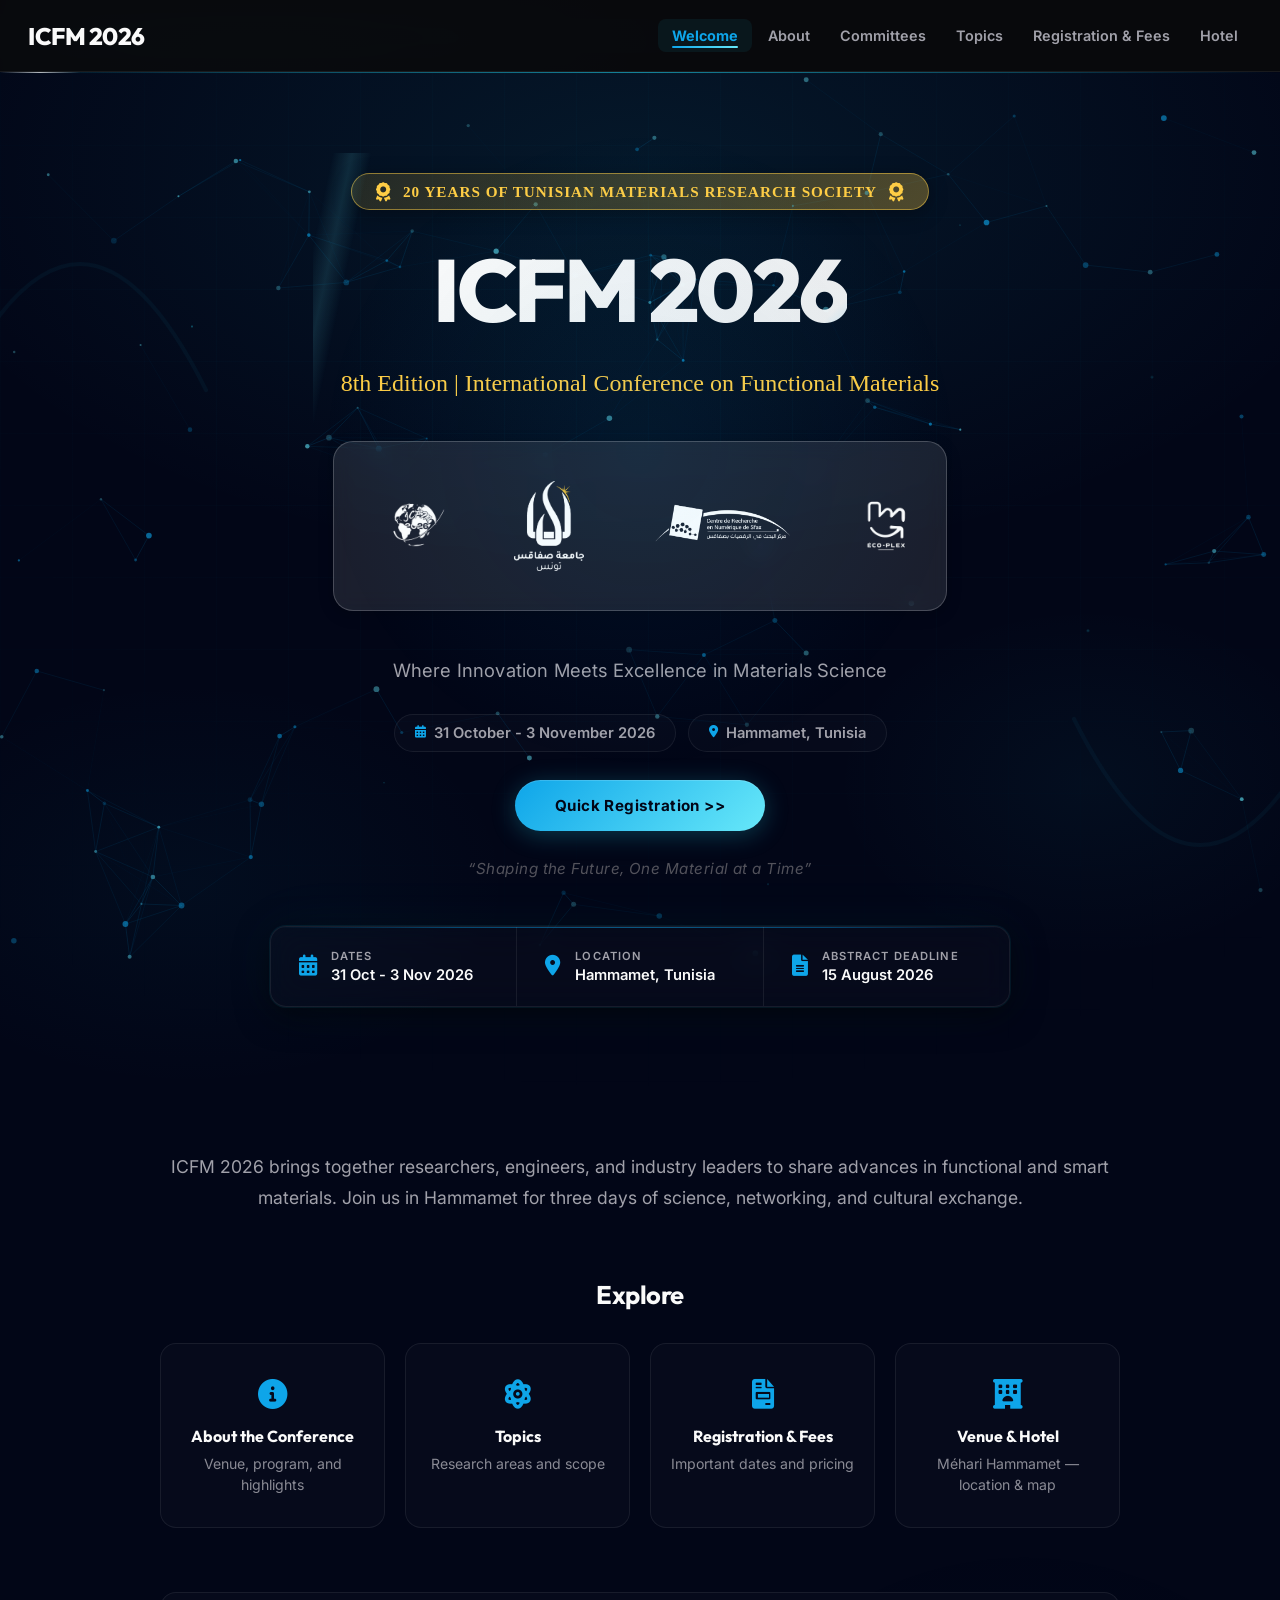
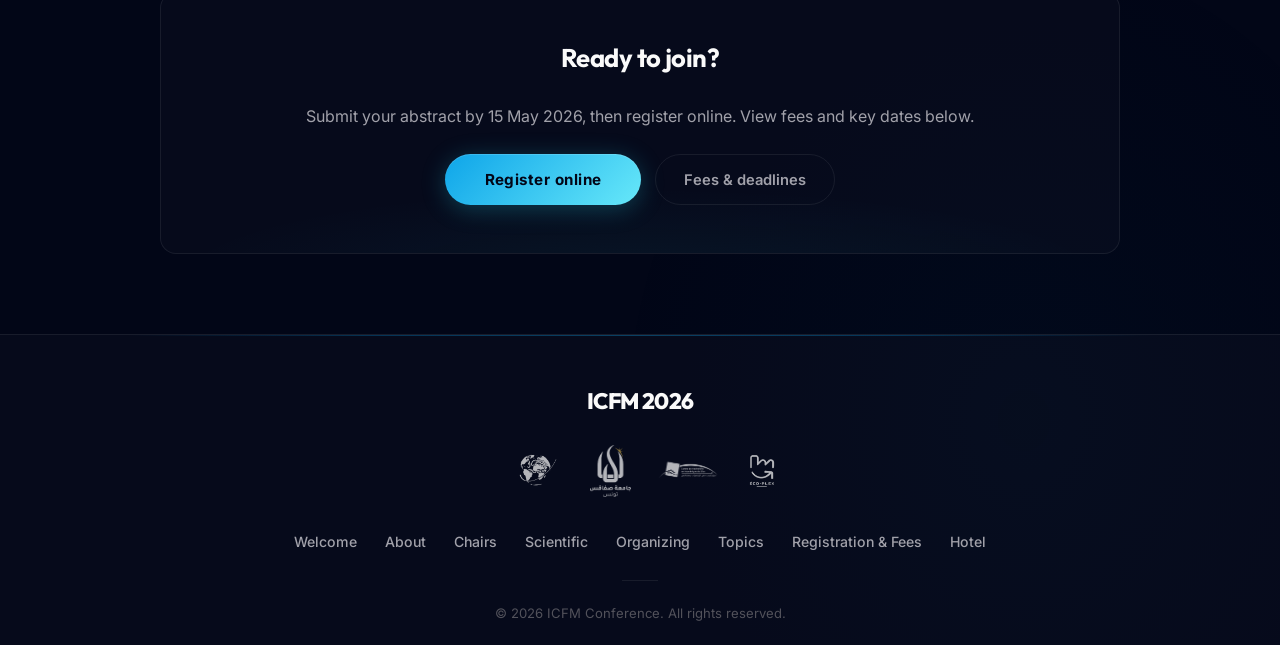
==== index.html @ 2cfc88eb "first commit" ====
<!DOCTYPE html>
<html lang="en">

<head>
  <meta charset="UTF-8">
  <meta name="viewport" content="width=device-width, initial-scale=1.0">
  <meta name="description"
    content="ICFM 2026 — International Conference on Functional Materials. 31 October - 3 November 2026, Hammamet, Tunisia.">
  <title>ICFM 2026 — International Conference</title>
  <link rel="stylesheet" href="assets/css/style.css">
</head>

<body>
  <div id="preloader">
    <div class="loader-ring"></div>
  </div>
  <a href="#main-content" class="skip-link">Skip to main content</a>
  <nav class="navbar" aria-label="Main navigation">
    <div class="container">
      <a href="index.html" class="logo">ICFM 2026</a>
      <ul class="nav-links">
        <li><a href="index.html">Welcome</a></li>
        <li><a href="about.html">About</a></li>
        <li class="dropdown">
          <a href="#">Committees</a>
          <ul class="dropdown-menu">
            <li><a href="committees/chairs.html">Conference Chairs</a></li>
            <li><a href="committees/scientific.html">Scientific Committee</a></li>
            <li><a href="committees/organizing.html">Organizing Committee</a></li>
          </ul>
        </li>
        <li><a href="topics.html">Topics</a></li>
        <li><a href="submissions.html">Registration &amp; Fees</a></li>
        <li><a href="hotel.html">Hotel</a></li>
      </ul>
    </div>
  </nav>
  <div class="luxury-navbar-underline"></div>
  <header class="luxury-hero">
    <div class="luxury-hero-bg">
      <!-- Animated gold SVG flourishes -->
      <svg class="gold-flourish left" viewBox="0 0 200 200" fill="none">
        <path d="M10,190 Q100,10 190,190" stroke="currentColor" stroke-width="6" stroke-linecap="round"
          stroke-opacity="0.7" />
      </svg>
      <svg class="gold-flourish right" viewBox="0 0 200 200" fill="none">
        <path d="M190,10 Q100,190 10,10" stroke="currentColor" stroke-width="6" stroke-linecap="round"
          stroke-opacity="0.7" />
      </svg>
      <div class="gold-particles"></div>
      <canvas id="hero-canvas"
        style="position: absolute; inset: 0; width: 100%; height: 100%; z-index: 1; pointer-events: none; opacity: 0.8;"></canvas>
    </div>
    <div class="luxury-hero-content">
      <div class="hero-crest-glass">
        <div class="anniversary-badge" style="display: inline-flex; align-items: center; justify-content: center; background: linear-gradient(135deg, rgba(212, 175, 55, 0.15), rgba(254, 205, 69, 0.3)); border: 1px solid rgba(254, 205, 69, 0.5); color: var(--gold-light, #fecd45); padding: 8px 24px; border-radius: 30px; font-weight: 600; font-family: var(--font-heading, serif); letter-spacing: 1px; margin-bottom: 1.5rem; box-shadow: 0 4px 20px rgba(0, 0, 0, 0.3); text-transform: uppercase; font-size: 0.95rem;">
          <i class="fas fa-award" style="margin-right: 12px; font-size: 1.2rem;"></i> 20 Years of Tunisian Materials Research Society <i class="fas fa-award" style="margin-left: 12px; font-size: 1.2rem;"></i>
        </div>

        <h1 class="conference-title">ICFM 2026</h1>
        <h2
          style="color: var(--gold-light, #fecd45); font-size: 1.5rem; font-weight: 500; font-family: var(--font-heading, serif); margin-top: 1rem; margin-bottom: 2rem;">
          8th Edition | International Conference on Functional Materials</h2>

        <div class="welcome-logos-top"
          style="display: flex; justify-content: center; gap: 3rem; align-items: center; margin-bottom: 2rem; flex-wrap: wrap; background: rgba(255, 255, 255, 0.1); padding: 1.5rem 2rem; border-radius: 20px; backdrop-filter: blur(10px); box-shadow: 0 4px 15px rgba(0,0,0,0.2); border: 1px solid rgba(255,255,255,0.2);">
          <img src="assets/images/logo11.png" alt="Logo 11" style="max-height: 100px; width: auto;" loading="lazy">
          <img src="assets/images/logo12.png" alt="Logo 12" style="max-height: 90px; width: auto;" loading="lazy">
          <img src="assets/images/logo13.png" alt="Logo 13" style="max-height: 120px; width: auto;" loading="lazy">
          <img src="assets/images/logo14.png" alt="Logo 14" style="max-height: 80px; width: auto;" loading="lazy">
        </div>

        <div class="crest-shimmer"></div>
        <p class="conference-tagline">Where Innovation Meets Excellence in Materials Science</p>
      </div>
      <div class="hero-details">
        <span class="conference-date-location"><i class="fas fa-calendar-alt"></i> 31 October - 3 November 2026</span>
        <span class="conference-date-location"><i class="fas fa-map-marker-alt"></i> Hammamet, Tunisia</span>
      </div>
      <a href="https://docs.google.com/forms/d/e/1FAIpQLSe9bexcGqD0YBOrj8LHlDnnBXU2G6aarbq-mFlfhNSfdHL_fg/viewform?usp=dialog"
        class="registration-btn luxury-btn" target="_blank">Quick Registration &gt;&gt;</a>
      <div class="hero-quote luxury-quote">“Shaping the Future, One Material at a Time”</div>
    </div>
    <div class="luxury-highlights-bar">
      <div class="highlight-item"><i class="fas fa-calendar-alt"></i>
        <div>
          <div class="highlight-label">Dates</div>
          <div class="highlight-value">31 Oct - 3 Nov 2026</div>
        </div>
      </div>
      <div class="highlight-item"><i class="fas fa-map-marker-alt"></i>
        <div>
          <div class="highlight-label">Location</div>
          <div class="highlight-value">Hammamet, Tunisia</div>
        </div>
      </div>
      <div class="highlight-item"><i class="fas fa-file-alt"></i>
        <div>
          <div class="highlight-label">Abstract Deadline</div>
          <div class="highlight-value">15 August 2026</div>
        </div>
      </div>
    </div>
  </header>

  <main id="main-content" class="main-content home-main">
    <section class="page-intro block">
      <div class="wrap">
        <p class="lead">ICFM 2026 brings together researchers, engineers, and industry leaders to share advances in
          functional and smart materials. Join us in Hammamet for three days of science, networking, and cultural
          exchange.</p>
      </div>
    </section>
    <section class="key-links block">
      <div class="wrap">
        <h2 class="section-head">Explore</h2>
        <div class="key-links-grid">
          <a href="about.html" class="key-link-card">
            <span class="key-link-icon" aria-hidden="true"><i class="fas fa-info-circle"></i></span>
            <span class="key-link-title">About the Conference</span>
            <span class="key-link-desc">Venue, program, and highlights</span>
          </a>
          <a href="topics.html" class="key-link-card">
            <span class="key-link-icon" aria-hidden="true"><i class="fas fa-atom"></i></span>
            <span class="key-link-title">Topics</span>
            <span class="key-link-desc">Research areas and scope</span>
          </a>
          <a href="submissions.html" class="key-link-card">
            <span class="key-link-icon" aria-hidden="true"><i class="fas fa-file-invoice"></i></span>
            <span class="key-link-title">Registration &amp; Fees</span>
            <span class="key-link-desc">Important dates and pricing</span>
          </a>
          <a href="hotel.html" class="key-link-card">
            <span class="key-link-icon" aria-hidden="true"><i class="fas fa-hotel"></i></span>
            <span class="key-link-title">Venue &amp; Hotel</span>
            <span class="key-link-desc">Méhari Hammamet — location &amp; map</span>
          </a>
        </div>
      </div>
    </section>
    <section class="cta-block block">
      <div class="wrap cta-wrap">
        <h2 class="section-head">Ready to join?</h2>
        <p class="cta-text">Submit your abstract by 15 May 2026, then register online. View fees and key dates below.
        </p>
        <div class="cta-buttons">
          <a href="https://docs.google.com/forms/d/e/1FAIpQLSe9bexcGqD0YBOrj8LHlDnnBXU2G6aarbq-mFlfhNSfdHL_fg/viewform?usp=dialog"
            class="registration-btn luxury-btn" target="_blank" rel="noopener noreferrer">Register online</a>
          <a href="submissions.html" class="btn-secondary">Fees &amp; deadlines</a>
        </div>
      </div>
    </section>
  </main>

  <footer class="site-footer">
    <div class="footer-content">
      <a href="index.html" class="footer-logo">ICFM 2026</a>
      <div class="footer-logos">
        <img src="assets/images/logo11.png" alt="" class="footer-logo-img" width="80" height="80" loading="lazy">
        <img src="assets/images/logo12.png" alt="" class="footer-logo-img" width="70" height="70" loading="lazy">
        <img src="assets/images/logo13.png" alt="" class="footer-logo-img" width="100" height="100" loading="lazy">
        <img src="assets/images/logo14.png" alt="" class="footer-logo-img" width="60" height="60" loading="lazy">
      </div>
      <div class="footer-links">
        <a href="index.html">Welcome</a>
        <a href="about.html">About</a>
        <a href="committees/chairs.html">Chairs</a>
        <a href="committees/scientific.html">Scientific</a>
        <a href="committees/organizing.html">Organizing</a>
        <a href="topics.html">Topics</a>
        <a href="submissions.html">Registration &amp; Fees</a>
        <a href="hotel.html">Hotel</a>
      </div>
      <div class="footer-divider"></div>
      <div class="footer-copy">&copy; 2026 ICFM Conference. All rights reserved.</div>
    </div>
  </footer>
  <script src="assets/js/main.js"></script>
</body>

</html>
---- assets/css/style.css ----
@import url('https://fonts.googleapis.com/css2?family=Outfit:wght@400;600;700;800&family=Inter:wght@400;500;600;700&display=swap');
@import url('https://cdnjs.cloudflare.com/ajax/libs/font-awesome/6.0.0/css/all.min.css');

/* ============================================================
   ICFM 2026 — ORIGINAL COLORS · ELEVATED ELEGANCE
   Same dark navy + cyan palette, dramatically improved:
   · Breathing ambient light animations
   · Rich hover micro-interactions
   · Refined spacing & depth
   · Subtle luminosity effects
   ============================================================ */

:root {
  --bg: #020617;
  --surface: rgba(255, 255, 255, 0.02);
  --surface-2: rgba(255, 255, 255, 0.04);
  --surface-3: rgba(255, 255, 255, 0.06);
  --accent: #0ea5e9;
  --accent-dim: #0284c7;
  --accent-glow: rgba(34, 211, 238, 0.15);
  --accent-glow-strong: rgba(34, 211, 238, 0.30);
  --text: #fafafa;
  --text-muted: #a1a1aa;
  --text-dim: #52525b;
  --border: rgba(255, 255, 255, 0.07);
  --border-lit: rgba(34, 211, 238, 0.25);
  --radius: 16px;
  --radius-sm: 10px;
  --mouse-x: 50vw;
  --mouse-y: 50vh;
  /* legacy names — untouched */
  --navy: #0a0a0b;
  --royal: #141416;
  --gold: #22d3ee;
  --light-gold: #67e8f9;
  --offwhite: #fafafa;
  --shadow: 0 4px 24px rgba(0, 0, 0, 0.5);
  --shadow-glow: 0 0 0 1px rgba(34, 211, 238, 0.08),
    0 8px 32px rgba(0, 0, 0, 0.6),
    0 0 60px rgba(34, 211, 238, 0.06);
}

/* ── Smooth Motion Defaults ─────────────────────────────── */
html {
  scroll-behavior: smooth;
}

@media (prefers-reduced-motion: reduce) {
  html {
    scroll-behavior: auto;
  }

  *,
  *::before,
  *::after {
    animation-duration: 0.01ms !important;
    animation-iteration-count: 1 !important;
    transition-duration: 0.01ms !important;
  }
}

/* ── Base ────────────────────────────────────────────────── */
*,
*::before,
*::after {
  box-sizing: border-box;
}

body {
  margin: 0;
  font-family: 'Inter', system-ui, sans-serif;
  background: var(--bg);
  color: var(--text);
  min-height: 100vh;
  overflow-x: hidden;
  opacity: 0;
  animation: pageReveal 0.8s cubic-bezier(0.22, 1, 0.36, 1) forwards;
}

/* Subtle animated background atmosphere */
body::before {
  content: '';
  position: fixed;
  inset: 0;
  z-index: 0;
  pointer-events: none;
  background:
    radial-gradient(ellipse 80% 50% at 20% 10%, rgba(34, 211, 238, 0.04) 0%, transparent 60%),
    radial-gradient(ellipse 60% 40% at 80% 90%, rgba(8, 145, 178, 0.03) 0%, transparent 55%);
  animation: atmosphereShift 18s ease-in-out infinite alternate;
}

body::after {
  content: '';
  position: fixed;
  inset: 0;
  z-index: 9999;
  pointer-events: none;
  background: radial-gradient(800px circle at var(--mouse-x, 50vw) var(--mouse-y, 50vh), rgba(14, 165, 233, 0.08), transparent 40%);
}

:focus-visible {
  outline: 2px solid var(--accent);
  outline-offset: 3px;
  border-radius: 4px;
}

button:focus:not(:focus-visible),
a:focus:not(:focus-visible) {
  outline: none;
}

/* ── Cinematic Preloader ─────────────────────────────────── */
#preloader {
  position: fixed;
  inset: 0;
  background: var(--bg);
  z-index: 999999;
  display: flex;
  align-items: center;
  justify-content: center;
  transition: opacity 0.8s cubic-bezier(0.22, 1, 0.36, 1), transform 0.8s cubic-bezier(0.22, 1, 0.36, 1);
}

#preloader.loaded {
  opacity: 0;
  pointer-events: none;
  transform: scale(1.05);
  /* Slight scale up for breathing exit */
}

/* A sleek, minimalist loading ring */
.loader-ring {
  width: 48px;
  height: 48px;
  border-radius: 50%;
  border: 2px solid rgba(255, 255, 255, 0.05);
  border-top-color: var(--accent);
  animation: spinner 1s cubic-bezier(0.68, -0.55, 0.265, 1.55) infinite;
}

@keyframes spinner {
  0% {
    transform: rotate(0deg);
  }

  100% {
    transform: rotate(360deg);
  }
}

/* ── Scrollbar ───────────────────────────────────────────── */
::-webkit-scrollbar {
  width: 8px;
  background: var(--bg);
}

::-webkit-scrollbar-track {
  background: var(--surface);
}

::-webkit-scrollbar-thumb {
  background: linear-gradient(180deg, var(--accent-dim), var(--surface-3));
  border-radius: 4px;
  border: 2px solid var(--surface);
}

::-webkit-scrollbar-thumb:hover {
  background: var(--accent-dim);
}

/* ── Skip Link ───────────────────────────────────────────── */
.skip-link {
  position: absolute;
  top: -100px;
  left: 50%;
  transform: translateX(-50%);
  z-index: 10000;
  padding: 12px 24px;
  background: var(--accent);
  color: var(--navy);
  font-weight: 700;
  text-decoration: none;
  border-radius: 8px;
  transition: top 0.2s ease;
}

.skip-link:focus {
  top: 16px;
  outline: 2px solid var(--text);
  outline-offset: 3px;
}

/* ── Keyframes ───────────────────────────────────────────── */
@keyframes pageReveal {
  from {
    opacity: 0;
    transform: translateY(8px);
  }

  to {
    opacity: 1;
    transform: translateY(0);
  }
}

@keyframes atmosphereShift {
  0% {
    opacity: 0.6;
    transform: scale(1);
  }

  100% {
    opacity: 1;
    transform: scale(1.05);
  }
}

@keyframes fadeInUp {
  from {
    opacity: 0;
    transform: translateY(28px);
  }

  to {
    opacity: 1;
    transform: translateY(0);
  }
}

@keyframes shimmerSweep {
  0% {
    transform: translateX(-150%) skewX(-12deg);
  }

  100% {
    transform: translateX(350%) skewX(-12deg);
  }
}

@keyframes titleShimmer {

  0%,
  40% {
    background-position: 0% 50%;
  }

  60%,
  100% {
    background-position: 100% 50%;
  }
}

@keyframes glowPulse {

  0%,
  100% {
    box-shadow: 0 0 20px rgba(34, 211, 238, 0.08);
  }

  50% {
    box-shadow: 0 0 48px rgba(34, 211, 238, 0.20);
  }
}

@keyframes lineGrow {
  from {
    width: 0;
    opacity: 0;
  }

  to {
    width: 80px;
    opacity: 0.5;
  }
}

@keyframes floatY {

  0%,
  100% {
    transform: translateY(0px);
  }

  50% {
    transform: translateY(-8px);
  }
}

@keyframes arrowBounce {
  0% {
    transform: translateY(0) rotate(-45deg);
  }

  100% {
    transform: translateY(8px) rotate(-45deg);
  }
}

@keyframes scanLine {
  0% {
    left: -10%;
    opacity: 0;
  }

  10% {
    opacity: 1;
  }

  90% {
    opacity: 1;
  }

  100% {
    left: 110%;
    opacity: 0;
  }
}

@keyframes dropdownOpen {
  from {
    opacity: 0;
    transform: scale(0.96) translateY(-4px);
  }

  to {
    opacity: 1;
    transform: scale(1) translateY(0);
  }
}

/* ── Navbar ──────────────────────────────────────────────── */
.navbar {
  background: rgba(10, 10, 11, 0.80);
  backdrop-filter: blur(20px) saturate(160%);
  border-bottom: 1px solid var(--border);
  position: sticky;
  top: 0;
  z-index: 1000;
  height: 72px;
  display: flex;
  align-items: center;
  transition: background 0.3s, box-shadow 0.3s;
}

.navbar .container {
  display: flex;
  align-items: center;
  justify-content: space-between;
  padding: 0 28px;
  height: 72px;
  max-width: 1280px;
  margin: 0 auto;
  width: 100%;
}

.logo {
  font-family: 'Outfit', sans-serif;
  font-size: 1.5rem;
  font-weight: 800;
  color: var(--text);
  letter-spacing: -0.02em;
  text-decoration: none;
  margin-right: 48px;
  white-space: nowrap;
  position: relative;
  transition: color 0.25s;
}

.logo::after {
  content: '';
  position: absolute;
  left: 0;
  bottom: -4px;
  width: 0;
  height: 2px;
  background: linear-gradient(90deg, var(--accent), var(--light-gold));
  border-radius: 1px;
  transition: width 0.35s cubic-bezier(0.22, 1, 0.36, 1);
}

.logo:hover {
  color: var(--accent);
}

.logo:hover::after {
  width: 100%;
}

.nav-links {
  list-style: none;
  display: flex;
  gap: 2px;
  margin: 0;
  padding: 0;
  align-items: center;
}

.nav-links li {
  position: relative;
}

.nav-links a {
  color: var(--text-muted);
  text-decoration: none;
  font-family: 'Inter', sans-serif;
  font-weight: 600;
  font-size: 0.9rem;
  padding: 8px 14px;
  border-radius: 8px;
  transition: color 0.2s, background 0.2s;
  display: inline-block;
  position: relative;
}

.nav-links a::after {
  content: '';
  position: absolute;
  left: 14px;
  bottom: 4px;
  width: 0;
  height: 2px;
  background: linear-gradient(90deg, var(--accent), var(--light-gold));
  border-radius: 1px;
  transition: width 0.28s cubic-bezier(0.22, 1, 0.36, 1);
}

.nav-links a:hover {
  color: var(--text);
  background: rgba(34, 211, 238, 0.06);
}

.nav-links a:hover::after,
.nav-links a.active::after {
  width: calc(100% - 28px);
}

.nav-links a.active {
  color: var(--accent);
  background: rgba(34, 211, 238, 0.08);
  font-weight: 700;
}

/* Dropdown */
.dropdown-menu {
  display: none;
  position: absolute;
  background: rgba(15, 23, 42, 0.98);
  backdrop-filter: blur(24px);
  border: 1px solid var(--border);
  border-radius: var(--radius-sm);
  min-width: 210px;
  top: 100%;
  left: 0;
  margin-top: 6px;
  z-index: 100;
  padding: 6px;
  box-shadow: 0 20px 60px rgba(0, 0, 0, 0.7),
    0 0 0 1px rgba(14, 165, 233, 0.04);
  transform-origin: top left;
  animation: dropdownOpen 0.18s cubic-bezier(0.22, 1, 0.36, 1) forwards;
}

.dropdown-menu::after {
  content: '';
  position: absolute;
  bottom: 100%;
  left: 0;
  right: 0;
  height: 10px;
}

.dropdown:hover .dropdown-menu {
  display: block;
}

.dropdown-menu li a {
  color: var(--text-muted);
  font-size: 0.88rem;
  padding: 10px 14px;
  display: flex;
  align-items: center;
  gap: 8px;
  border-radius: 6px;
  transition: all 0.15s;
  position: relative;
  overflow: hidden;
}

.dropdown-menu li a::before {
  content: '';
  position: absolute;
  left: 0;
  top: 50%;
  bottom: 50%;
  width: 2px;
  background: var(--accent);
  border-radius: 1px;
  transition: top 0.2s, bottom 0.2s;
}

.dropdown-menu li a:hover {
  color: var(--accent);
  background: rgba(34, 211, 238, 0.06);
}

.dropdown-menu li a:hover::before {
  top: 10%;
  bottom: 10%;
}

/* Luxury navbar underline */
.luxury-navbar-underline {
  height: 1px;
  background: linear-gradient(90deg,
      transparent 0%, rgba(34, 211, 238, 0.3) 20%,
      rgba(34, 211, 238, 0.6) 50%, rgba(34, 211, 238, 0.3) 80%,
      transparent 100%);
  position: relative;
  overflow: hidden;
}

.luxury-navbar-underline::after {
  content: '';
  position: absolute;
  top: 0;
  height: 100%;
  width: 80px;
  background: linear-gradient(90deg, transparent, rgba(255, 255, 255, 0.7), transparent);
  animation: scanLine 5s ease-in-out infinite;
  animation-delay: 3s;
}

/* ── Hamburger ───────────────────────────────────────────── */
.hamburger {
  display: none;
  flex-direction: column;
  justify-content: center;
  align-items: center;
  width: 40px;
  height: 40px;
  cursor: pointer;
  margin-left: 16px;
  padding: 0;
  border: none;
  background: transparent;
  gap: 0;
  position: relative;
  border-radius: 8px;
  transition: background 0.2s;
}

.hamburger:hover {
  background: rgba(34, 211, 238, 0.08);
}

.hamburger span {
  display: block;
  height: 1.5px;
  width: 20px;
  background: var(--text);
  border-radius: 2px;
  position: absolute;
  transition: transform 0.3s cubic-bezier(0.22, 1, 0.36, 1), opacity 0.2s, width 0.3s;
}

.hamburger span:nth-child(1) {
  transform: translateY(-6px);
}

.hamburger span:nth-child(2) {
  width: 14px;
}

.hamburger span:nth-child(3) {
  transform: translateY(6px);
}

.hamburger.open span:nth-child(1) {
  transform: translateY(0) rotate(45deg);
  width: 20px;
}

.hamburger.open span:nth-child(2) {
  opacity: 0;
  transform: scaleX(0);
}

.hamburger.open span:nth-child(3) {
  transform: translateY(0) rotate(-45deg);
}

/* ── Hero ────────────────────────────────────────────────── */
.luxury-hero {
  position: relative;
  min-height: 80vh;
  display: flex;
  flex-direction: column;
  align-items: center;
  justify-content: center;
  background: var(--bg);
  overflow: hidden;
  padding: 100px 24px 80px;
  z-index: 1;
}

.luxury-hero-bg {
  position: absolute;
  inset: 0;
  z-index: 0;
  pointer-events: none;
}

/* Multi-layer atmospheric glow */
.luxury-hero-bg::before {
  content: '';
  position: absolute;
  inset: 0;
  background:
    radial-gradient(ellipse 90% 60% at 50% 10%,
      rgba(34, 211, 238, 0.09) 0%, transparent 65%),
    radial-gradient(ellipse 50% 40% at 15% 80%,
      rgba(8, 145, 178, 0.05) 0%, transparent 50%),
    radial-gradient(ellipse 40% 35% at 85% 70%,
      rgba(34, 211, 238, 0.04) 0%, transparent 50%);
  animation: atmosphereShift 14s ease-in-out infinite alternate;
}

/* Geometric grid */
.luxury-hero-bg::after {
  content: '';
  position: absolute;
  inset: 0;
  background-image:
    linear-gradient(rgba(34, 211, 238, 0.025) 1px, transparent 1px),
    linear-gradient(90deg, rgba(34, 211, 238, 0.025) 1px, transparent 1px);
  background-size: 72px 72px;
  mask-image: radial-gradient(ellipse 85% 75% at 50% 30%, black 20%, transparent 100%);
}

/* SVG flourishes — visible and animated */
.gold-flourish {
  display: block !important;
  position: absolute;
  width: 280px;
  height: 280px;
  color: rgba(34, 211, 238, 0.06);
  animation: floatY 8s ease-in-out infinite;
}

.gold-flourish.left {
  left: -60px;
  top: 5%;
  animation-delay: 0s;
}

.gold-flourish.right {
  right: -60px;
  bottom: 10%;
  animation-delay: 3s;
}

.gold-flourish path {
  stroke-width: 3;
}

/* Particle constellation */
.gold-particles {
  display: block !important;
  position: absolute;
  inset: 0;
  pointer-events: none;
  background-image:
    radial-gradient(circle 1.5px at 15% 25%, rgba(34, 211, 238, 0.45) 0%, transparent 100%),
    radial-gradient(circle 1px at 75% 15%, rgba(34, 211, 238, 0.35) 0%, transparent 100%),
    radial-gradient(circle 2px at 85% 55%, rgba(34, 211, 238, 0.25)0%, transparent 100%),
    radial-gradient(circle 1px at 30% 70%, rgba(34, 211, 238, 0.30) 0%, transparent 100%),
    radial-gradient(circle 1.5px at 60% 80%, rgba(34, 211, 238, 0.20) 0%, transparent 100%),
    radial-gradient(circle 1px at 45% 40%, rgba(103, 232, 249, 0.35) 0%, transparent 100%),
    radial-gradient(circle 2px at 90% 30%, rgba(34, 211, 238, 0.20) 0%, transparent 100%);
  animation: atmosphereShift 20s ease-in-out infinite alternate;
}

.luxury-hero-content {
  position: relative;
  z-index: 2;
  text-align: center;
  max-width: 820px;
  display: flex;
  flex-direction: column;
  align-items: center;
  gap: 28px;
}

.hero-crest-glass {
  display: flex;
  flex-direction: column;
  align-items: center;
  gap: 12px;
}

/* Shimmer sweep on hero titles */
.crest-shimmer {
  display: block !important;
  position: absolute;
  inset: -20px;
  pointer-events: none;
  z-index: 10;
  overflow: hidden;
}

.crest-shimmer::after {
  content: '';
  position: absolute;
  top: 0;
  left: 0;
  width: 40px;
  height: 100%;
  background: linear-gradient(90deg, transparent, rgba(103, 232, 249, 0.12), transparent);
  transform: translateX(-150%) skewX(-12deg);
  animation: shimmerSweep 5s ease-in-out infinite;
  animation-delay: 2s;
}

/* ── Hero Typography ─────────────────────────────────────── */
.conference-title,
.about-hero-title,
.committee-hero-title,
.topics-hero-title,
.submissions-hero-title,
.hotel-hero-title {
  font-family: 'Outfit', sans-serif;
  font-size: clamp(2.8rem, 10vw, 5.5rem);
  font-weight: 800;
  letter-spacing: -0.04em;
  line-height: 1.0;
  margin: 0 0 8px;
  background: linear-gradient(135deg,
      var(--text) 0%, rgba(250, 250, 250, 0.95) 35%,
      var(--accent) 50%, rgba(139, 92, 246, 0.8) 75%, var(--text) 100%);
  background-size: 300% 100%;
  -webkit-background-clip: text;
  -webkit-text-fill-color: transparent;
  background-clip: text;
  animation: titleShimmer 8s ease-in-out infinite;
}

.conference-tagline,
.about-hero-intro,
.committee-hero-intro,
.topics-hero-intro,
.submissions-hero-intro,
.hotel-hero-intro {
  font-family: 'Inter', sans-serif;
  color: var(--text-muted);
  font-size: 1.15rem;
  font-weight: 400;
  margin: 0;
  letter-spacing: 0.01em;
  max-width: 500px;
  line-height: 1.65;
  animation: fadeInUp 1s ease both;
  animation-delay: 0.3s;
}

.hero-details {
  display: flex;
  gap: 12px;
  justify-content: center;
  align-items: center;
  flex-wrap: wrap;
  animation: fadeInUp 1s ease both;
  animation-delay: 0.45s;
}

.hero-details .conference-date-location {
  display: inline-flex;
  align-items: center;
  gap: 8px;
  font-family: 'Inter', sans-serif;
  font-size: 0.92rem;
  font-weight: 600;
  color: var(--text-muted);
  background: var(--surface);
  border: 1px solid var(--border);
  border-radius: 50px;
  padding: 9px 20px;
  transition: all 0.3s ease;
  position: relative;
  overflow: hidden;
}

.hero-details .conference-date-location::before {
  content: '';
  position: absolute;
  inset: 0;
  background: linear-gradient(90deg, transparent, rgba(34, 211, 238, 0.06), transparent);
  opacity: 0;
  transition: opacity 0.3s;
}

.hero-details .conference-date-location:hover {
  border-color: var(--border-lit);
  color: var(--accent);
}

.hero-details .conference-date-location:hover::before {
  opacity: 1;
}

.hero-details .conference-date-location i {
  color: var(--accent);
  font-size: 0.85em;
}

/* ── Registration Button ─────────────────────────────────── */
.registration-btn,
.luxury-btn.registration-btn {
  display: inline-flex;
  align-items: center;
  gap: 10px;
  background: linear-gradient(135deg, var(--accent) 0%, var(--light-gold) 100%);
  color: var(--bg);
  font-family: 'Inter', sans-serif;
  font-weight: 700;
  padding: 16px 40px;
  border-radius: 50px;
  text-decoration: none;
  font-size: 0.95rem;
  border: none;
  cursor: pointer;
  letter-spacing: 0.03em;
  position: relative;
  overflow: hidden;
  box-shadow: 0 4px 24px rgba(34, 211, 238, 0.25),
    0 1px 0 rgba(255, 255, 255, 0.15) inset;
  transition: transform 0.3s cubic-bezier(0.22, 1, 0.36, 1), box-shadow 0.3s ease;
  animation: fadeInUp 1s ease both;
  animation-delay: 0.55s;
}

.registration-btn::before,
.luxury-btn.registration-btn::before {
  content: '';
  position: absolute;
  top: 0;
  left: -60%;
  width: 40%;
  height: 100%;
  background: linear-gradient(90deg, transparent, rgba(255, 255, 255, 0.28), transparent);
  transform: skewX(-15deg);
  transition: left 0.5s ease;
}

.registration-btn:hover,
.luxury-btn.registration-btn:hover {
  transform: translateY(-3px) scale(1.02);
  box-shadow: 0 12px 40px rgba(34, 211, 238, 0.45),
    0 0 0 1px rgba(34, 211, 238, 0.3),
    0 1px 0 rgba(255, 255, 255, 0.15) inset;
  color: var(--bg);
}

.registration-btn:hover::before,
.luxury-btn.registration-btn:hover::before {
  left: 130%;
}

.luxury-btn.registration-btn::after {
  display: none;
}

.hero-quote,
.luxury-quote,
.luxury-quote.hero-quote {
  font-family: 'Inter', sans-serif;
  color: var(--text-dim);
  font-size: 0.95rem;
  font-style: italic;
  text-align: center;
  margin: 0;
  letter-spacing: 0.03em;
  animation: fadeInUp 1s ease both;
  animation-delay: 0.65s;
}

/* ── Highlights Bar ──────────────────────────────────────── */
.luxury-highlights-bar {
  position: relative;
  z-index: 2;
  margin-top: 48px;
  display: flex;
  justify-content: center;
  align-items: stretch;
  gap: 0;
  background: var(--surface);
  border: 1px solid var(--border);
  border-radius: var(--radius);
  max-width: 740px;
  width: 100%;
  overflow: hidden;
  backdrop-filter: blur(16px);
  -webkit-backdrop-filter: blur(16px);
  animation: fadeInUp 1s ease both;
  animation-delay: 0.75s;
  box-shadow: var(--shadow-glow);
}

.luxury-highlights-bar::before {
  content: '';
  position: absolute;
  top: 0;
  left: 0;
  right: 0;
  height: 1px;
  background: linear-gradient(90deg,
      transparent, var(--accent-dim), var(--accent), var(--accent-dim), transparent);
  opacity: 0.5;
}

.luxury-highlights-bar .highlight-item {
  display: flex;
  align-items: center;
  gap: 14px;
  padding: 22px 28px;
  flex: 1;
  min-width: 0;
  border-right: 1px solid var(--border);
  transition: background 0.3s;
  position: relative;
  overflow: hidden;
}

.luxury-highlights-bar .highlight-item::after {
  content: '';
  position: absolute;
  inset: 0;
  background: radial-gradient(ellipse 80% 80% at 50% 100%,
      rgba(34, 211, 238, 0.06), transparent 70%);
  opacity: 0;
  transition: opacity 0.3s;
}

.luxury-highlights-bar .highlight-item:last-child {
  border-right: none;
}

.luxury-highlights-bar .highlight-item:hover {
  background: rgba(34, 211, 238, 0.04);
}

.luxury-highlights-bar .highlight-item:hover::after {
  opacity: 1;
}

.luxury-highlights-bar .highlight-item i {
  font-size: 1.3rem;
  color: var(--accent);
  flex-shrink: 0;
  transition: transform 0.3s;
  position: relative;
  z-index: 1;
}

.luxury-highlights-bar .highlight-item:hover i {
  transform: scale(1.15);
}

.luxury-highlights-bar .highlight-label {
  font-family: 'Inter', sans-serif;
  color: var(--text-muted);
  font-size: 0.7rem;
  font-weight: 600;
  text-transform: uppercase;
  letter-spacing: 0.1em;
  margin-bottom: 3px;
  position: relative;
  z-index: 1;
}

.luxury-highlights-bar .highlight-value {
  font-family: 'Inter', sans-serif;
  color: var(--text);
  font-size: 0.92rem;
  font-weight: 600;
  position: relative;
  z-index: 1;
}

/* ── Sub-page Hero sizes ─────────────────────────────────── */
.about-hero.luxury-hero,
.committee-hero.luxury-hero,
.topics-hero.luxury-hero,
.submissions-hero.luxury-hero,
.hotel-hero.luxury-hero {
  min-height: 44vh;
  padding: 72px 24px 48px;
}

/* ── Glass Main Containers ───────────────────────────────── */
.about-main-glass,
.committee-main-glass,
.topics-main-glass,
.submissions-main-glass,
.hotel-main-glass {
  background: linear-gradient(145deg, rgba(255, 255, 255, 0.03) 0%, rgba(255, 255, 255, 0.01) 100%);
  border: 1px solid rgba(255, 255, 255, 0.08);
  border-radius: 24px;
  box-shadow: 0 8px 32px 0 rgba(0, 0, 0, 0.3), inset 0 1px 0 rgba(255, 255, 255, 0.05);
  padding: 52px 48px;
  margin: 0 auto 52px;
  max-width: 1140px;
  position: relative;
  overflow: hidden;
  backdrop-filter: blur(24px);
  -webkit-backdrop-filter: blur(24px);
}

.about-main-glass::before,
.committee-main-glass::before,
.topics-main-glass::before,
.submissions-main-glass::before,
.hotel-main-glass::before {
  content: '';
  position: absolute;
  top: 0;
  left: 10%;
  right: 10%;
  height: 1px;
  background: linear-gradient(90deg, transparent, rgba(34, 211, 238, 0.25), transparent);
}

/* ── Home Page ───────────────────────────────────────────── */
.main-content.home-main {
  position: relative;
  z-index: 2;
  padding: 64px 28px 80px;
}

.main-content .wrap {
  max-width: 960px;
  margin: 0 auto;
}

.main-content .block {
  margin-bottom: 64px;
}

.main-content .block:last-child {
  margin-bottom: 0;
}

.main-content .lead {
  font-size: 1.1rem;
  line-height: 1.8;
  color: var(--text-muted);
  text-align: center;
  margin: 0;
}

.main-content .section-head {
  font-family: 'Outfit', sans-serif;
  font-size: 1.6rem;
  font-weight: 700;
  color: var(--text);
  text-align: center;
  margin: 0 0 32px;
  letter-spacing: -0.02em;
}

.key-links-grid {
  display: grid;
  grid-template-columns: repeat(auto-fit, minmax(200px, 1fr));
  gap: 20px;
}

.key-link-card {
  display: flex;
  flex-direction: column;
  align-items: center;
  text-align: center;
  padding: 32px 20px;
  background: var(--surface);
  border: 1px solid var(--border);
  border-radius: var(--radius);
  text-decoration: none;
  color: var(--text);
  transition: all 0.35s cubic-bezier(0.22, 1, 0.36, 1);
  position: relative;
  overflow: hidden;
  backdrop-filter: blur(16px);
  -webkit-backdrop-filter: blur(16px);
}

.key-link-card::before {
  content: '';
  position: absolute;
  bottom: 0;
  left: 0;
  right: 0;
  height: 2px;
  background: linear-gradient(90deg, var(--accent-dim), var(--accent), var(--light-gold));
  transform: scaleX(0);
  transform-origin: left;
  transition: transform 0.4s cubic-bezier(0.22, 1, 0.36, 1);
}

.key-link-card::after {
  content: '';
  position: absolute;
  inset: 0;
  background: radial-gradient(ellipse 70% 60% at 50% 100%, rgba(34, 211, 238, 0.06), transparent 70%);
  opacity: 0;
  transition: opacity 0.35s;
}

.key-link-card:hover {
  border-color: rgba(34, 211, 238, 0.2);
  transform: translateY(-6px);
  box-shadow: 0 20px 50px rgba(0, 0, 0, 0.5), 0 0 0 1px rgba(34, 211, 238, 0.08);
  color: var(--text);
}

.key-link-card:hover::before {
  transform: scaleX(1);
}

.key-link-card:hover::after {
  opacity: 1;
}

.key-link-icon {
  font-size: 1.85rem;
  color: var(--accent);
  margin-bottom: 14px;
  transition: transform 0.35s cubic-bezier(0.22, 1, 0.36, 1), color 0.2s;
  position: relative;
  z-index: 1;
}

.key-link-card:hover .key-link-icon {
  transform: translateY(-3px) scale(1.1);
  color: var(--light-gold);
}

.key-link-title {
  font-family: 'Outfit', sans-serif;
  font-weight: 700;
  font-size: 1rem;
  color: var(--text);
  margin-bottom: 7px;
  position: relative;
  z-index: 1;
  transition: color 0.2s;
}

.key-link-card:hover .key-link-title {
  color: var(--accent);
}

.key-link-desc {
  font-size: 0.88rem;
  color: var(--text-muted);
  opacity: 0.85;
  line-height: 1.5;
  position: relative;
  z-index: 1;
}

.cta-block .cta-wrap {
  text-align: center;
  padding: 48px 32px;
  background: var(--surface);
  border-radius: var(--radius);
  border: 1px solid var(--border);
  position: relative;
  overflow: hidden;
}

.cta-block .cta-wrap::before {
  content: '';
  position: absolute;
  inset: 0;
  background: radial-gradient(ellipse 70% 50% at 50% 110%, rgba(34, 211, 238, 0.06), transparent 70%);
  pointer-events: none;
}

.cta-text {
  font-size: 1rem;
  color: var(--text-muted);
  margin: 0 0 28px;
}

.cta-buttons {
  display: flex;
  flex-wrap: wrap;
  gap: 14px;
  justify-content: center;
}

.btn-secondary {
  display: inline-flex;
  align-items: center;
  padding: 14px 28px;
  border: 1px solid var(--border);
  color: var(--text-muted);
  background: transparent;
  font-weight: 600;
  font-size: 0.92rem;
  text-decoration: none;
  border-radius: 50px;
  transition: all 0.25s ease;
}

.btn-secondary:hover {
  border-color: var(--border-lit);
  color: var(--accent);
  background: rgba(34, 211, 238, 0.05);
  transform: translateY(-2px);
}

/* ── About ───────────────────────────────────────────────── */
.about-gallery-banner {
  width: 100%;
  margin: 0 auto 44px;
  display: flex;
  justify-content: center;
}

.about-gallery {
  display: flex;
  flex-direction: row;
  align-items: center;
  gap: 28px;
  width: 100%;
  max-width: 820px;
  justify-content: center;
}

.about-gallery-img {
  width: 350px;
  height: 220px;
  object-fit: cover;
  border-radius: 16px;
  border: 1px solid var(--border);
  box-shadow: 0 8px 40px rgba(0, 0, 0, 0.5);
  transition: transform 0.45s cubic-bezier(0.22, 1, 0.36, 1), box-shadow 0.45s ease, filter 0.45s;
  filter: brightness(0.88) saturate(0.9);
}

.about-gallery-img:hover {
  transform: scale(1.04) rotate(-0.8deg);
  box-shadow: 0 20px 60px rgba(0, 0, 0, 0.6), 0 0 0 1px rgba(34, 211, 238, 0.15), 0 0 40px rgba(34, 211, 238, 0.08);
  filter: brightness(1) saturate(1.1);
}

.about-gallery-divider {
  width: 1px;
  height: 130px;
  background: linear-gradient(180deg, transparent, rgba(34, 211, 238, 0.4), transparent);
}

/* About page: highlights bar under hero */
.about-highlights {
  margin-top: 32px;
  margin-bottom: 24px;
  max-width: 480px;
  margin-left: auto;
  margin-right: auto;
}

/* Section heading before bento cards */
.about-cards-heading {
  font-family: 'Outfit', sans-serif;
  font-size: 1.5rem;
  font-weight: 700;
  color: var(--text);
  margin: 48px 0 28px;
  letter-spacing: -0.02em;
}

/* ── 20 Years TMRS Celebration ───────────────────────────── */
.tmrs-celebration-section {
  margin-bottom: 60px;
}

.tmrs-glass-panel {
  display: flex;
  flex-direction: column;
  align-items: center;
  gap: 48px;
  background: linear-gradient(135deg, rgba(14, 165, 233, 0.04) 0%, rgba(255, 215, 0, 0.02) 100%);
  border: 1px solid rgba(255, 215, 0, 0.15);
  border-radius: 28px;
  padding: 56px 48px;
  box-shadow: 0 20px 60px rgba(0, 0, 0, 0.5), inset 0 1px 0 rgba(255, 255, 255, 0.05);
  backdrop-filter: blur(20px);
  -webkit-backdrop-filter: blur(20px);
  position: relative;
  overflow: hidden;
}

.tmrs-glass-panel::before {
  content: '';
  position: absolute;
  top: 0;
  left: 15%;
  right: 15%;
  height: 1px;
  background: linear-gradient(90deg, transparent, rgba(255, 215, 0, 0.5), transparent);
}

@media (min-width: 900px) {
  .tmrs-glass-panel {
    flex-direction: row;
    align-items: center;
  }
}

.tmrs-content {
  flex: 1.3;
  display: flex;
  flex-direction: column;
  gap: 20px;
}

.tmrs-tag {
  align-self: flex-start;
  font-family: 'Outfit', sans-serif;
  font-size: 0.72rem;
  font-weight: 800;
  text-transform: uppercase;
  letter-spacing: 0.12em;
  color: var(--bg);
  background: linear-gradient(135deg, var(--light-gold), #f59e0b);
  padding: 6px 16px;
  border-radius: 50px;
  box-shadow: 0 4px 16px rgba(245, 158, 11, 0.3);
}

.tmrs-title {
  font-family: 'Outfit', sans-serif;
  font-size: clamp(1.8rem, 3.5vw, 2.6rem);
  font-weight: 800;
  line-height: 1.15;
  letter-spacing: -0.03em;
  margin: 0;
  background: linear-gradient(135deg, var(--text) 0%, var(--light-gold) 60%, var(--accent) 100%);
  -webkit-background-clip: text;
  -webkit-text-fill-color: transparent;
  background-clip: text;
}

.tmrs-description {
  font-size: 1.05rem;
  color: var(--text-muted);
  line-height: 1.8;
  margin: 0;
}

/* ── TMRS Image Showcase: Gold Ring Frame ─────────────────── */
.tmrs-image-container {
  flex: 0 0 auto;
  width: 320px;
  position: relative;
  display: flex;
  align-items: center;
  justify-content: center;
  padding: 16px;
}

/* Animated golden border glow around the image */
.tmrs-image-container::before {
  content: '';
  position: absolute;
  inset: 0;
  border-radius: 24px;
  padding: 2px;
  background: linear-gradient(135deg, rgba(255, 215, 0, 0.6), rgba(14, 165, 233, 0.4), rgba(255, 215, 0, 0.6));
  -webkit-mask: linear-gradient(#fff 0 0) content-box, linear-gradient(#fff 0 0);
  -webkit-mask-composite: xor;
  mask: linear-gradient(#fff 0 0) content-box, linear-gradient(#fff 0 0);
  mask-composite: exclude;
  animation: border-glow-rotate 6s linear infinite;
  background-size: 200% 200%;
}

@keyframes border-glow-rotate {
  0% {
    background-position: 0% 50%;
  }

  50% {
    background-position: 100% 50%;
  }

  100% {
    background-position: 0% 50%;
  }
}

.tmrs-image-container::after {
  content: '';
  position: absolute;
  inset: -20px;
  border-radius: 32px;
  background: radial-gradient(ellipse at 50% 50%, rgba(255, 215, 0, 0.1), rgba(14, 165, 233, 0.06) 50%, transparent 75%);
  filter: blur(20px);
  z-index: -1;
  animation: pulse-backdrop 4s ease-in-out infinite alternate;
}

.tmrs-image-backdrop {
  position: absolute;
  inset: -20px;
  border-radius: 24px;
  background: radial-gradient(ellipse at 50% 50%, rgba(255, 215, 0, 0.1) 0%, rgba(14, 165, 233, 0.06) 50%, transparent 75%);
  filter: blur(20px);
  animation: pulse-backdrop 4s ease-in-out infinite alternate;
  z-index: -1;
}

@keyframes pulse-backdrop {
  0% {
    opacity: 0.6;
    transform: scale(0.95);
  }

  100% {
    opacity: 1;
    transform: scale(1.05);
  }
}

.tmrs-logo-img {
  position: relative;
  z-index: 2;
  width: 100%;
  height: auto;
  object-fit: contain;
  border-radius: 18px;
  border: 2px solid rgba(255, 215, 0, 0.3);
  box-shadow:
    0 0 0 6px rgba(255, 215, 0, 0.04),
    0 0 40px rgba(255, 215, 0, 0.18),
    0 0 80px rgba(14, 165, 233, 0.08);
  animation: logo-float 5s ease-in-out infinite;
  display: block;
  background: transparent;
}

@keyframes logo-float {
  0% {
    transform: translateY(0px);
  }

  50% {
    transform: translateY(-12px);
  }

  100% {
    transform: translateY(0px);
  }
}

/* ── About Bento Grid ───────────────────────────────────────*/
.about-bento-grid {
  display: grid;
  grid-template-columns: 1fr 1fr;
  grid-template-rows: auto;
  gap: 20px;
  max-width: 960px;
  margin: 0 auto 48px;
}

/* Welcome spans full width */
.bento-welcome {
  grid-column: 1 / -1;
}

/* Venue and Highlights share a row */
.bento-venue {
  grid-column: 1 / 2;
}

.bento-highlights {
  grid-column: 2 / 3;
}

/* Program and Join Us share the third row */
.bento-program {
  grid-column: 1 / 2;
}

.bento-join {
  grid-column: 2 / 3;
}

@media (max-width: 700px) {
  .about-bento-grid {
    grid-template-columns: 1fr;
  }

  .bento-welcome,
  .bento-venue,
  .bento-highlights,
  .bento-program,
  .bento-join {
    grid-column: 1 / -1;
  }
}



.about-card {
  background: var(--surface);
  border: 1px solid var(--border);
  border-left: 3px solid rgba(34, 211, 238, 0.3);
  border-radius: var(--radius-sm);
  padding: 32px 36px;
  color: var(--text);
  position: relative;
  overflow: hidden;
  transition: transform 0.35s cubic-bezier(0.22, 1, 0.36, 1), box-shadow 0.35s, border-left-color 0.3s;
}

.about-card::before {
  content: '';
  position: absolute;
  top: 0;
  left: 0;
  right: 0;
  height: 1px;
  background: linear-gradient(90deg, var(--accent-dim), rgba(34, 211, 238, 0.4), transparent);
  opacity: 0.4;
}

.about-card::after {
  content: '';
  position: absolute;
  inset: 0;
  background: radial-gradient(ellipse 50% 60% at 0% 50%, rgba(34, 211, 238, 0.04), transparent 60%);
  opacity: 0;
  transition: opacity 0.35s;
}

.about-card:hover {
  transform: translateX(6px);
  border-left-color: var(--accent);
  box-shadow: -4px 0 24px rgba(34, 211, 238, 0.08), 0 8px 32px rgba(0, 0, 0, 0.4);
}

.about-card:hover::after {
  opacity: 1;
}

.about-card-title {
  font-family: 'Outfit', sans-serif;
  color: var(--accent);
  font-size: 1.3rem;
  margin: 0 0 16px;
  font-weight: 700;
  letter-spacing: -0.01em;
  position: relative;
  z-index: 1;
}

.about-card p {
  font-size: 1.02rem;
  color: var(--text-muted);
  line-height: 1.78;
  margin-bottom: 14px;
  position: relative;
  z-index: 1;
}

.about-card p:last-child {
  margin-bottom: 0;
}

.about-card-special {
  border-left-color: var(--accent);
  background: linear-gradient(135deg, var(--surface), var(--surface-2));
}

.about-card-special .about-card-title {
  color: var(--light-gold);
}

/* ── Committee Cards ─────────────────────────────────────── */
.committee-section {
  max-width: 960px;
  margin: 0 auto 48px;
  display: flex;
  flex-direction: column;
  align-items: center;
}

.committee-grid {
  display: flex;
  flex-wrap: wrap;
  gap: 36px;
  justify-content: center;
  margin-top: 36px;
}

.committee-card {
  background: var(--surface);
  border: 1px solid var(--border);
  border-radius: 20px;
  padding: 40px 32px 32px;
  color: var(--text);
  text-align: center;
  width: 320px;
  display: flex;
  flex-direction: column;
  align-items: center;
  position: relative;
  overflow: hidden;
  transition: transform 0.4s cubic-bezier(0.22, 1, 0.36, 1), box-shadow 0.4s, border-color 0.3s;
}

.committee-card::before {
  content: '';
  position: absolute;
  top: 0;
  left: 0;
  right: 0;
  height: 2px;
  background: linear-gradient(90deg, transparent, var(--accent-dim), var(--accent), var(--light-gold), var(--accent), transparent);
  background-size: 300% 100%;
  transition: background-position 0.6s;
}

.committee-card::after {
  content: '';
  position: absolute;
  inset: 0;
  background: radial-gradient(ellipse 80% 50% at 50% 0%, rgba(34, 211, 238, 0.06), transparent 65%);
  opacity: 0;
  transition: opacity 0.4s;
}

.committee-card:hover {
  transform: translateY(-12px) scale(1.02);
  border-color: rgba(34, 211, 238, 0.25);
  box-shadow: 0 24px 60px rgba(0, 0, 0, 0.6), 0 0 0 1px rgba(34, 211, 238, 0.1), 0 0 60px rgba(34, 211, 238, 0.07);
}

.committee-card:hover::before {
  background-position: 100% 0;
}

.committee-card:hover::after {
  opacity: 1;
}

.committee-img {
  width: 110px;
  height: 110px;
  object-fit: cover;
  border-radius: 50%;
  border: 2px solid rgba(34, 211, 238, 0.2);
  box-shadow: 0 4px 24px rgba(0, 0, 0, 0.5), 0 0 0 4px rgba(34, 211, 238, 0.04);
  margin-bottom: 20px;
  transition: border-color 0.3s, transform 0.4s cubic-bezier(0.22, 1, 0.36, 1), box-shadow 0.3s;
  position: relative;
  z-index: 1;
}

.committee-card:hover .committee-img {
  border-color: var(--accent);
  transform: scale(1.07);
  box-shadow: 0 8px 32px rgba(0, 0, 0, 0.5), 0 0 0 4px rgba(34, 211, 238, 0.08), 0 0 24px rgba(34, 211, 238, 0.12);
}

.committee-role {
  font-size: 0.7rem;
  font-weight: 700;
  letter-spacing: 0.14em;
  text-transform: uppercase;
  background: linear-gradient(90deg, var(--accent), var(--light-gold));
  -webkit-background-clip: text;
  -webkit-text-fill-color: transparent;
  background-clip: text;
  margin-bottom: 10px;
  position: relative;
  z-index: 1;
}

.committee-role::after {
  content: '';
  display: block;
  width: 28px;
  height: 1px;
  background: linear-gradient(90deg, var(--accent-dim), var(--accent));
  margin: 8px auto 0;
  opacity: 0.5;
}

.committee-title {
  font-family: 'Outfit', sans-serif;
  color: var(--text);
  font-size: 1.1rem;
  font-weight: 700;
  letter-spacing: -0.01em;
  margin: 0;
  position: relative;
  z-index: 1;
  transition: color 0.2s;
}

.committee-card:hover .committee-title {
  color: var(--accent);
}

.committee-bio {
  text-align: center;
  width: 100%;
}

.committee-bio .committee-title {
  margin-bottom: 12px;
  color: var(--accent);
}

.committee-bio p {
  color: var(--text-muted);
  font-size: 1rem;
  line-height: 1.6;
  margin: 0;
}

/* ── Interactive Flip Card ───────────────────────────────── */
.interactive-card {
  perspective: 1200px;
  cursor: pointer;
  outline: none;
  position: relative;
  min-height: 320px;
}

.card-face {
  position: absolute;
  width: 100%;
  height: 100%;
  top: 0;
  left: 0;
  backface-visibility: hidden;
  transition: transform 0.6s cubic-bezier(.4, 1.4, .6, 1);
  display: flex;
  flex-direction: column;
  align-items: center;
  justify-content: center;
}

.card-front {
  z-index: 2;
  background: transparent;
}

.card-back {
  transform: rotateY(180deg);
  background: var(--surface-2);
  border-radius: 20px;
  padding: 32px 20px;
  z-index: 3;
  box-shadow: 0 12px 40px rgba(0, 0, 0, 0.5);
}

.interactive-card.flipped .card-front {
  transform: rotateY(180deg);
  z-index: 1;
}

.interactive-card.flipped .card-back {
  transform: rotateY(0deg);
  z-index: 2;
}

/* ── Scientific List ─────────────────────────────────────── */
.scientific-list {
  background: var(--surface);
  border: 1px solid var(--border);
  border-radius: 20px;
  padding: 36px 32px;
  margin: 36px auto 0;
  max-width: 960px;
  display: grid;
  grid-template-columns: 1fr 1fr;
  gap: 10px 24px;
  list-style: none;
  box-shadow: var(--shadow-glow);
  position: relative;
  overflow: hidden;
}

.scientific-list::before {
  content: '';
  position: absolute;
  top: 0;
  left: 15%;
  right: 15%;
  height: 1px;
  background: linear-gradient(90deg, transparent, var(--accent), transparent);
  opacity: 0.25;
}

.scientific-list li {
  display: flex;
  align-items: center;
  gap: 16px;
  background: var(--surface-2);
  border: 1px solid transparent;
  border-radius: 10px;
  padding: 14px 20px;
  transition: all 0.28s cubic-bezier(0.22, 1, 0.36, 1);
  position: relative;
  overflow: hidden;
}

.scientific-list li::before {
  content: '';
  position: absolute;
  left: 0;
  top: 0;
  bottom: 0;
  width: 2px;
  background: linear-gradient(180deg, var(--accent-dim), var(--accent));
  border-radius: 1px;
  opacity: 0;
  transition: opacity 0.25s;
}

.scientific-list li:hover {
  background: rgba(34, 211, 238, 0.04);
  border-color: rgba(34, 211, 238, 0.12);
  transform: translateX(5px);
  box-shadow: 0 4px 20px rgba(0, 0, 0, 0.3);
}

.scientific-list li:hover::before {
  opacity: 1;
}

.scientific-list .member-name {
  font-family: 'Outfit', sans-serif;
  color: var(--text);
  font-size: 1rem;
  font-weight: 700;
  flex: 1;
  letter-spacing: -0.01em;
  background: none;
  -webkit-text-fill-color: var(--text);
  transition: color 0.2s;
}

.scientific-list li:hover .member-name {
  color: var(--accent);
}

.scientific-list .member-country {
  font-size: 0.78rem;
  font-weight: 600;
  color: var(--text-muted);
  letter-spacing: 0.04em;
  background: var(--surface-3);
  padding: 3px 10px;
  border-radius: 20px;
  white-space: nowrap;
  border: 1px solid var(--border);
  transition: border-color 0.2s, color 0.2s;
}

.scientific-list li:hover .member-country {
  border-color: rgba(34, 211, 238, 0.2);
  color: var(--accent);
}

.scientific-list .member-country::before {
  display: none;
}

/* ── Organizing Committee ────────────────────────────────── */
.organizing-committee-list {
  display: grid;
  grid-template-columns: 1fr 1fr;
  gap: 14px 20px;
  max-width: 100%;
  width: 100%;
}

.organizing-member {
  background: var(--surface);
  border: 1px solid var(--border);
  border-radius: 14px;
  padding: 22px 24px;
  display: flex;
  flex-direction: column;
  align-items: center;
  gap: 14px;
  position: relative;
  overflow: hidden;
  transition: all 0.35s cubic-bezier(0.22, 1, 0.36, 1);
}

.organizing-member::before {
  content: '';
  position: absolute;
  inset: 0;
  background: radial-gradient(ellipse 60% 50% at 50% 100%, rgba(34, 211, 238, 0.05), transparent 70%);
  opacity: 0;
  transition: opacity 0.35s;
}

.organizing-member::after {
  content: '';
  position: absolute;
  bottom: 0;
  left: 20%;
  right: 20%;
  height: 1px;
  background: linear-gradient(90deg, transparent, var(--accent), transparent);
  opacity: 0;
  transition: opacity 0.35s;
}

.organizing-member:hover {
  transform: translateY(-5px);
  border-color: rgba(34, 211, 238, 0.18);
  box-shadow: 0 16px 40px rgba(0, 0, 0, 0.4), 0 0 0 1px rgba(34, 211, 238, 0.06);
}

.organizing-member:hover::before,
.organizing-member:hover::after {
  opacity: 1;
}

.member-icon {
  width: 52px;
  height: 52px;
  background: linear-gradient(135deg, var(--accent-dim), var(--accent));
  border-radius: 50%;
  display: flex;
  align-items: center;
  justify-content: center;
  flex-shrink: 0;
  box-shadow: 0 4px 16px rgba(34, 211, 238, 0.2);
  transition: transform 0.35s cubic-bezier(0.22, 1, 0.36, 1), box-shadow 0.3s;
  position: relative;
  z-index: 1;
  margin: 0 auto;
}

.member-icon i {
  font-size: 1.2rem;
  color: var(--bg);
}

.organizing-member:hover .member-icon {
  transform: scale(1.1) rotate(5deg);
  box-shadow: 0 8px 28px rgba(34, 211, 238, 0.35);
}

.member-info {
  flex: 1;
  display: flex;
  flex-direction: column;
  gap: 4px;
  text-align: center;
  align-items: center;
  position: relative;
  z-index: 1;
}

.member-name {
  font-family: 'Outfit', sans-serif;
  font-size: 1.05rem;
  font-weight: 700;
  color: var(--text);
  letter-spacing: -0.01em;
  margin: 0;
  background: none;
  -webkit-text-fill-color: var(--text);
  transition: color 0.25s;
}

.organizing-member:hover .member-name {
  color: var(--accent);
}

.member-role {
  font-size: 0.72rem;
  color: var(--text-muted);
  font-weight: 600;
  letter-spacing: 0.1em;
  text-transform: uppercase;
  margin: 0;
  transition: color 0.25s;
}

/* ── Topics ──────────────────────────────────────────────── */
.topics-header {
  text-align: center;
  margin-bottom: 52px;
}

.topics-title {
  font-family: 'Outfit', sans-serif;
  font-size: 2.4rem;
  margin: 0 0 10px;
  font-weight: 800;
  letter-spacing: -0.03em;
  background: linear-gradient(135deg, var(--accent), var(--light-gold));
  -webkit-background-clip: text;
  -webkit-text-fill-color: transparent;
  background-clip: text;
}

.topics-subtitle {
  color: var(--text-muted);
  font-size: 1.05rem;
  line-height: 1.65;
}

.topics-container {
  display: flex;
  flex-direction: column;
  gap: 28px;
}

.topic-category {
  background: var(--surface);
  border: 1px solid var(--border);
  border-radius: 20px;
  overflow: hidden;
  position: relative;
  transition: transform 0.4s cubic-bezier(0.22, 1, 0.36, 1), box-shadow 0.4s, border-color 0.3s;
  box-shadow: 0 4px 20px rgba(0, 0, 0, 0.3);
}

.topic-category::before {
  content: '';
  position: absolute;
  top: 0;
  left: 0;
  right: 0;
  height: 2px;
  background: linear-gradient(90deg, transparent, var(--accent-dim), var(--accent), transparent);
  opacity: 0.4;
  transition: opacity 0.3s;
}

.topic-category:hover {
  border-color: rgba(34, 211, 238, 0.18);
  box-shadow: 0 24px 60px rgba(0, 0, 0, 0.5), 0 0 0 1px rgba(34, 211, 238, 0.07), 0 0 50px rgba(34, 211, 238, 0.05);
}

.topic-category:hover::before {
  opacity: 0.8;
}

.topic-header,
.luxury-topic-header {
  background: linear-gradient(135deg, rgba(34, 211, 238, 0.08) 0%, rgba(8, 145, 178, 0.04) 100%);
  border-bottom: 1px solid var(--border);
  padding: 28px 36px;
  display: flex;
  align-items: center;
  gap: 22px;
  position: relative;
}

.topic-header::before,
.luxury-topic-header::before {
  display: none !important;
  content: none !important;
}

.topic-header.luxury-topic-header {
  border-left: 3px solid rgba(34, 211, 238, 0.4);
}

.topic-icon,
.luxury-icon {
  width: 58px;
  height: 58px;
  background: var(--surface-2);
  border: 1px solid var(--border);
  border-radius: 14px !important;
  display: flex;
  align-items: center;
  justify-content: center;
  font-size: 1.55rem;
  color: var(--accent);
  flex-shrink: 0;
  transition: all 0.35s cubic-bezier(0.22, 1, 0.36, 1);
  box-shadow: 0 4px 16px rgba(0, 0, 0, 0.3);
}

.topic-category:hover .topic-icon,
.topic-category:hover .luxury-icon {
  border-color: rgba(34, 211, 238, 0.3);
  transform: scale(1.08) rotate(-3deg);
  box-shadow: 0 6px 24px rgba(34, 211, 238, 0.15);
  background: rgba(34, 211, 238, 0.06);
}

.topic-icon i,
.luxury-icon i {
  color: var(--accent);
  z-index: 2;
}

.icon-shimmer {
  display: none;
}

.topic-main,
.luxury-topic-title {
  font-family: 'Outfit', sans-serif;
  color: var(--text);
  font-size: 1.55rem;
  font-weight: 700;
  margin: 0;
  letter-spacing: -0.02em;
  text-shadow: none !important;
  filter: none !important;
  transition: color 0.25s;
}

.topic-category:hover .topic-main,
.topic-category:hover .luxury-topic-title {
  color: var(--accent);
}

.topic-content,
.luxury-topic-content {
  padding: 28px 36px;
}

.subtopics-grid,
.luxury-subtopics {
  display: grid;
  grid-template-columns: repeat(auto-fit, minmax(250px, 1fr));
  gap: 12px;
}

.subtopic-item,
.luxury-subtopic {
  background: var(--surface-2);
  border-radius: 10px;
  padding: 16px 18px;
  display: flex;
  align-items: center;
  gap: 14px;
  border: 1px solid transparent;
  transition: all 0.28s cubic-bezier(0.22, 1, 0.36, 1);
  position: relative;
  overflow: hidden;
}

.subtopic-item::after,
.luxury-subtopic::after {
  content: '';
  position: absolute;
  left: 0;
  top: 0;
  bottom: 0;
  width: 2px;
  background: linear-gradient(180deg, var(--accent-dim), var(--accent));
  transform: scaleY(0);
  transform-origin: bottom;
  transition: transform 0.28s cubic-bezier(0.22, 1, 0.36, 1);
}

.subtopic-item:hover,
.luxury-subtopic:hover {
  background: rgba(34, 211, 238, 0.05);
  border-color: rgba(34, 211, 238, 0.12);
  transform: translateX(5px);
}

.subtopic-item:hover::after,
.luxury-subtopic:hover::after {
  transform: scaleY(1);
}

.subtopic-icon {
  width: 38px;
  height: 38px;
  background: var(--surface-3);
  border: 1px solid var(--border);
  border-radius: 9px;
  display: flex;
  align-items: center;
  justify-content: center;
  flex-shrink: 0;
  transition: all 0.28s;
}

.subtopic-item:hover .subtopic-icon,
.luxury-subtopic:hover .subtopic-icon {
  border-color: rgba(34, 211, 238, 0.25);
  background: rgba(34, 211, 238, 0.07);
}

.subtopic-icon i {
  font-size: 1rem;
  color: var(--accent);
}

.subtopic-text,
.subtopic-item span,
.luxury-subtopic span {
  font-size: 0.94rem;
  font-weight: 500;
  color: var(--text-muted);
  line-height: 1.45;
  transition: color 0.2s;
}

.subtopic-item:hover span,
.luxury-subtopic:hover span {
  color: var(--text);
}

.subtopic-shimmer {
  display: none;
}

/* Luxury topics overrides */
.luxury-section-header {
  text-align: center;
  margin-bottom: 48px;
}

.luxury-gradient-title {
  font-family: 'Outfit', sans-serif;
  color: var(--text);
  font-size: 2.4rem;
  font-weight: 800;
  letter-spacing: -0.03em;
  margin-bottom: 14px;
}

.title-shimmer {
  display: none;
}

.luxury-subtitle {
  color: var(--text-muted);
  font-size: 1.05rem;
}

.luxury-topics-grid {
  display: grid;
  gap: 32px;
  grid-template-columns: repeat(auto-fit, minmax(400px, 1fr));
}

.luxury-topic-card {
  background: var(--surface);
  border: 1px solid var(--border);
  border-radius: 20px;
  overflow: hidden;
  position: relative;
  transition: all 0.4s cubic-bezier(0.22, 1, 0.36, 1);
}

.luxury-topic-card::before {
  content: '';
  position: absolute;
  top: 0;
  left: 0;
  right: 0;
  height: 2px;
  background: linear-gradient(90deg, transparent, var(--accent-dim), var(--accent), transparent);
  opacity: 0.4;
}

.luxury-topic-card:hover {
  transform: translateY(-6px);
  border-color: rgba(34, 211, 238, 0.18);
  box-shadow: 0 24px 60px rgba(0, 0, 0, 0.5), 0 0 50px rgba(34, 211, 238, 0.05);
}

/* ── Submissions ─────────────────────────────────────────── */
.submissions-lead {
  font-size: 1.05rem;
  line-height: 1.75;
  color: var(--text-muted);
  margin: 0 0 32px;
}

.submissions-lead strong {
  color: var(--text);
}

.important-dates-section,
.registration-fees-section {
  margin-bottom: 48px;
}

.section-title,
h2.section-title {
  font-family: 'Outfit', sans-serif;
  font-size: 1.85rem;
  font-weight: 800;
  color: var(--text);
  letter-spacing: -0.02em;
  margin-bottom: 28px;
  margin-top: 0;
  text-align: center;
  background: none;
  -webkit-text-fill-color: var(--text);
}

.section-title::after,
h2.section-title::after {
  content: '';
  display: block;
  margin: 14px auto 0;
  width: 0;
  height: 2px;
  background: linear-gradient(90deg, var(--accent-dim), var(--accent), var(--light-gold));
  border-radius: 1px;
  opacity: 0.6;
  animation: lineGrow 0.9s cubic-bezier(0.22, 1, 0.36, 1) forwards 0.2s;
}

.important-dates-grid {
  display: flex;
  flex-wrap: wrap;
  justify-content: center;
  gap: 20px;
}

.date-card.luxury-glass-card {
  background: var(--surface);
  border: 1px solid var(--border);
  border-radius: var(--radius-sm);
  padding: 28px 24px 24px;
  text-align: center;
  min-width: 180px;
  max-width: 220px;
  position: relative;
  overflow: hidden;
  transition: all 0.35s cubic-bezier(0.22, 1, 0.36, 1);
}

.date-card.luxury-glass-card::before {
  content: '';
  position: absolute;
  bottom: 0;
  left: 0;
  right: 0;
  height: 2px;
  background: linear-gradient(90deg, transparent, var(--accent), transparent);
  transform: scaleX(0);
  transform-origin: center;
  transition: transform 0.4s cubic-bezier(0.22, 1, 0.36, 1);
}

.date-card.luxury-glass-card::after {
  content: '';
  position: absolute;
  inset: 0;
  background: radial-gradient(ellipse 70% 50% at 50% 110%, rgba(34, 211, 238, 0.07), transparent 70%);
  opacity: 0;
  transition: opacity 0.35s;
}

.date-card.luxury-glass-card:hover {
  border-color: rgba(34, 211, 238, 0.18);
  transform: translateY(-6px);
  box-shadow: 0 20px 50px rgba(0, 0, 0, 0.5), 0 0 0 1px rgba(34, 211, 238, 0.06);
}

.date-card.luxury-glass-card:hover::before {
  transform: scaleX(1);
}

.date-card.luxury-glass-card:hover::after {
  opacity: 1;
}

.date-label {
  font-size: 0.72rem;
  font-weight: 700;
  color: var(--text-muted);
  text-transform: uppercase;
  letter-spacing: 0.12em;
  line-height: 1.5;
}

.date-value {
  font-family: 'Outfit', sans-serif;
  font-size: 1.6rem;
  color: var(--accent);
  margin-top: 10px;
  font-weight: 800;
  letter-spacing: -0.02em;
}

/* ── Submissions: Registration Pricing Cards ──────────────── */
.registration-fees-section {
  display: flex;
  flex-direction: column;
  padding: 20px 0;
}

.section-subtitle {
  text-align: center;
  color: var(--text-muted);
  font-size: 1.1rem;
  margin-top: -30px;
  margin-bottom: 52px;
}

.pricing-grid {
  display: flex;
  flex-direction: column;
  gap: 60px;
}

.pricing-category-title {
  font-family: 'Outfit', sans-serif;
  color: var(--text);
  font-size: 1.6rem;
  font-weight: 800;
  margin-bottom: 30px;
  text-align: center;
  letter-spacing: -0.02em;
}

.pricing-cards-container {
  display: grid;
  grid-template-columns: repeat(auto-fit, minmax(300px, 1fr));
  gap: 24px;
}

.international-grid {
  grid-template-columns: minmax(300px, 400px);
  justify-content: center;
}

.pricing-card {
  display: flex;
  flex-direction: column;
  background: var(--surface);
  border: 1px solid var(--border);
  border-radius: 24px;
  padding: 40px 32px;
  position: relative;
  overflow: hidden;
  transition: transform 0.4s cubic-bezier(0.22, 1, 0.36, 1), box-shadow 0.4s, border-color 0.3s;
  backdrop-filter: blur(16px);
  -webkit-backdrop-filter: blur(16px);
}

.pricing-card:hover {
  transform: translateY(-8px);
  border-color: rgba(34, 211, 238, 0.25);
  box-shadow: 0 20px 50px rgba(0, 0, 0, 0.5), 0 0 0 1px rgba(34, 211, 238, 0.1);
}

.featured-card {
  border-color: rgba(34, 211, 238, 0.3);
  box-shadow: 0 8px 32px rgba(34, 211, 238, 0.08);
  background: linear-gradient(145deg, rgba(34, 211, 238, 0.03) 0%, rgba(255, 255, 255, 0.01) 100%);
}

.featured-card:hover {
  border-color: var(--accent);
  box-shadow: 0 24px 60px rgba(0, 0, 0, 0.6), 0 0 0 1px rgba(34, 211, 238, 0.2), 0 0 60px rgba(34, 211, 238, 0.1);
}

.popular-badge {
  position: absolute;
  top: 16px;
  right: 16px;
  background: linear-gradient(135deg, var(--accent), var(--light-gold));
  color: var(--bg);
  font-size: 0.65rem;
  font-weight: 800;
  text-transform: uppercase;
  letter-spacing: 0.1em;
  padding: 6px 14px;
  border-radius: 20px;
  box-shadow: 0 4px 16px rgba(34, 211, 238, 0.3);
}

.pricing-header {
  margin-bottom: 28px;
  padding-bottom: 28px;
  border-bottom: 1px solid rgba(255, 255, 255, 0.08);
}

.pricing-header h4 {
  font-family: 'Outfit', sans-serif;
  color: var(--text);
  font-size: 1.25rem;
  font-weight: 600;
  margin: 0 0 16px;
}

.pricing-header .price {
  font-size: 1.8rem;
  font-weight: 700;
  color: var(--text);
  display: flex;
  align-items: baseline;
  gap: 6px;
}

.pricing-header .price span {
  font-size: 3.2rem;
  font-weight: 800;
  letter-spacing: -0.04em;
  background: linear-gradient(135deg, var(--accent), var(--light-gold));
  -webkit-background-clip: text;
  -webkit-text-fill-color: transparent;
  background-clip: text;
}

.pricing-header .price-desc {
  color: var(--text-muted);
  font-size: 0.85rem;
  margin-top: 4px;
}

.pricing-features {
  list-style: none;
  padding: 0;
  margin: 0;
  display: flex;
  flex-direction: column;
  gap: 16px;
}

.pricing-features li {
  display: flex;
  align-items: flex-start;
  gap: 12px;
  color: var(--text-muted);
  font-size: 0.95rem;
  line-height: 1.5;
}

.pricing-features li i {
  color: var(--accent);
  font-size: 0.85rem;
  margin-top: 4px;
}

.pricing-addons {
  display: flex;
  flex-wrap: wrap;
  justify-content: center;
  gap: 16px;
  margin-top: 32px;
}

.addon-item {
  background: rgba(255, 255, 255, 0.03);
  border: 1px solid rgba(255, 255, 255, 0.08);
  border-radius: 50px;
  padding: 10px 20px;
  font-size: 0.85rem;
  color: var(--text-muted);
  backdrop-filter: blur(12px);
  -webkit-backdrop-filter: blur(12px);
}

.addon-item strong {
  color: var(--text);
  font-weight: 600;
  margin-left: 6px;
}

/* ── Important Dates Timeline ────────────────────────────── */
.dates-timeline {
  display: flex;
  flex-direction: column;
  gap: 16px;
  max-width: 800px;
  margin: 0 auto 64px;
  position: relative;
}

.dates-timeline::before {
  content: '';
  position: absolute;
  top: 24px;
  bottom: 24px;
  left: 32px;
  width: 2px;
  background: linear-gradient(to bottom, transparent, rgba(255, 255, 255, 0.1), transparent);
}

.timeline-item {
  display: flex;
  align-items: center;
  gap: 24px;
  background: var(--surface);
  border: 1px solid var(--border);
  border-radius: 16px;
  padding: 24px 32px;
  position: relative;
  backdrop-filter: blur(16px);
  -webkit-backdrop-filter: blur(16px);
  transition: transform 0.3s, border-color 0.3s;
}

.timeline-item:hover {
  transform: translateX(8px);
  border-color: rgba(34, 211, 238, 0.2);
}

.timeline-dot {
  width: 12px;
  height: 12px;
  border-radius: 50%;
  background: var(--surface-3);
  border: 2px solid var(--border);
  position: absolute;
  left: 27px;
  /* Matches line position */
  z-index: 2;
  transition: all 0.3s;
}

.timeline-item:hover .timeline-dot {
  background: var(--accent);
  border-color: var(--accent);
  box-shadow: 0 0 12px var(--accent-glow-strong);
}

.timeline-dot.highlight-dot {
  background: var(--accent);
  border-color: var(--light-gold);
  box-shadow: 0 0 16px rgba(34, 211, 238, 0.5);
  animation: pulse-glow 2s infinite;
}

@keyframes pulse-glow {
  0% {
    box-shadow: 0 0 0 0 rgba(34, 211, 238, 0.4);
  }

  70% {
    box-shadow: 0 0 0 10px rgba(34, 211, 238, 0);
  }

  100% {
    box-shadow: 0 0 0 0 rgba(34, 211, 238, 0);
  }
}

.timeline-content {
  margin-left: 36px;
  display: flex;
  flex-direction: row;
  align-items: baseline;
  justify-content: space-between;
  width: 100%;
  gap: 20px;
}

.timeline-content .date-value {
  font-family: 'Outfit', sans-serif;
  color: var(--accent);
  font-size: 1.15rem;
  font-weight: 700;
  min-width: 160px;
}

.timeline-content .date-label {
  color: var(--text-muted);
  font-size: 1.05rem;
  flex: 1;
}

.timeline-content .highlight-label {
  color: var(--text);
  font-weight: 600;
}

@media (max-width: 768px) {
  .timeline-content {
    flex-direction: column;
    gap: 8px;
  }
}

/* ── Submissions Call To Action ──────────────────────────── */
/* ── Submission Guidelines ───────────────────────────────── */
.submission-guidelines-section {
  padding: 24px 0;
}

.guidelines-grid {
  display: grid;
  grid-template-columns: repeat(auto-fit, minmax(260px, 1fr));
  gap: 24px;
}

.guideline-card {
  display: flex;
  flex-direction: column;
  gap: 16px;
  padding: 36px 28px;
  background: var(--surface);
  border: 1px solid var(--border);
  border-radius: 20px;
  backdrop-filter: blur(16px);
  -webkit-backdrop-filter: blur(16px);
  transition: transform 0.3s, border-color 0.3s;
}

.guideline-card:hover {
  transform: translateY(-6px);
  border-color: rgba(34, 211, 238, 0.2);
}

.guideline-icon {
  width: 52px;
  height: 52px;
  border-radius: 14px;
  background: linear-gradient(135deg, rgba(34, 211, 238, 0.08), rgba(34, 211, 238, 0.02));
  border: 1px solid rgba(34, 211, 238, 0.15);
  display: flex;
  align-items: center;
  justify-content: center;
  font-size: 1.4rem;
  color: var(--accent);
}

.guideline-card h4 {
  font-family: 'Outfit', sans-serif;
  font-size: 1.15rem;
  font-weight: 700;
  color: var(--text);
  margin: 0;
}

.guideline-card p {
  font-size: 0.95rem;
  color: var(--text-muted);
  line-height: 1.7;
  margin: 0;
}

/* ── Publication Opportunities ───────────────────────────── */
.publication-section {
  padding: 16px 0 32px;
}

.publication-glass-panel {
  display: flex;
  align-items: flex-start;
  gap: 32px;
  padding: 40px 48px;
  background: linear-gradient(135deg, rgba(34, 211, 238, 0.03), rgba(255, 215, 0, 0.02));
  border: 1px solid rgba(255, 215, 0, 0.12);
  border-radius: 24px;
  backdrop-filter: blur(20px);
  -webkit-backdrop-filter: blur(20px);
}

.pub-icon {
  font-size: 2.4rem;
  color: var(--light-gold);
  flex-shrink: 0;
  margin-top: 4px;
}

.pub-badge {
  align-self: flex-start;
  display: inline-block;
  font-family: 'Outfit', sans-serif;
  font-size: 0.7rem;
  font-weight: 800;
  text-transform: uppercase;
  letter-spacing: 0.1em;
  color: var(--bg);
  background: linear-gradient(135deg, var(--light-gold), #f59e0b);
  padding: 5px 14px;
  border-radius: 50px;
  margin-bottom: 14px;
}

.pub-body h3 {
  font-family: 'Outfit', sans-serif;
  font-size: 1.5rem;
  font-weight: 700;
  color: var(--text);
  margin: 0 0 12px;
  letter-spacing: -0.02em;
}

.pub-body p {
  font-size: 1rem;
  color: var(--text-muted);
  line-height: 1.75;
  margin: 0;
}

.pub-body p strong {
  color: var(--text);
}

.submissions-cta-area {
  margin-top: 32px;
  margin-bottom: 24px;
}



.cta-glass-panel {
  display: flex;
  flex-wrap: wrap;
  align-items: center;
  justify-content: space-between;
  gap: 32px;
  background: linear-gradient(135deg, rgba(34, 211, 238, 0.03) 0%, rgba(255, 255, 255, 0.01) 100%);
  border: 1px solid rgba(34, 211, 238, 0.15);
  border-radius: 24px;
  padding: 48px 56px;
  box-shadow: 0 16px 40px rgba(0, 0, 0, 0.4), inset 0 1px 0 rgba(255, 255, 255, 0.05);
  backdrop-filter: blur(20px);
  -webkit-backdrop-filter: blur(20px);
}

.cta-content h3 {
  font-family: 'Outfit', sans-serif;
  font-size: 1.8rem;
  font-weight: 700;
  margin: 0 0 8px;
  color: var(--text);
  letter-spacing: -0.02em;
}

.cta-content p {
  color: var(--text-muted);
  font-size: 1.05rem;
  margin: 0;
}

.cta-actions {
  display: flex;
  gap: 16px;
  flex-wrap: wrap;
}

.abstract-download-btn.outline {
  background: transparent;
  color: var(--text);
  border-color: rgba(255, 255, 255, 0.2);
}

.abstract-download-btn.outline:hover {
  background: rgba(255, 255, 255, 0.05);
  border-color: var(--text);
}

.register-btn.solid {
  box-shadow: 0 8px 24px rgba(34, 211, 238, 0.25);
}

@media (max-width: 900px) {
  .cta-glass-panel {
    flex-direction: column;
    text-align: center;
    padding: 40px 32px;
  }

  .cta-actions {
    justify-content: center;
  }
}

.abstract-download-section {
  display: flex;
  flex-direction: column;
  align-items: center;
  margin: 44px 0 0;
  gap: 20px;
  background: var(--surface);
  border: 1px solid var(--border);
  border-radius: var(--radius);
  padding: 40px 32px;
  position: relative;
  overflow: hidden;
}

.abstract-download-section::before {
  content: '';
  position: absolute;
  top: 0;
  left: 20%;
  right: 20%;
  height: 1px;
  background: linear-gradient(90deg, transparent, var(--accent), transparent);
  opacity: 0.3;
}

.abstract-download-banner {
  font-family: 'Outfit', sans-serif;
  color: var(--text);
  font-size: 1.4rem;
  font-weight: 800;
  margin-bottom: 4px;
  text-align: center;
  letter-spacing: -0.02em;
}

.abstract-download-btn {
  display: inline-flex;
  align-items: center;
  gap: 10px;
  background: var(--surface-2);
  color: var(--accent);
  font-size: 0.94rem;
  font-weight: 600;
  padding: 14px 32px;
  border: 1px solid rgba(34, 211, 238, 0.2);
  border-radius: 50px;
  text-decoration: none;
  letter-spacing: 0.02em;
  transition: all 0.3s cubic-bezier(0.22, 1, 0.36, 1);
  position: relative;
  overflow: hidden;
}

.abstract-download-btn::before {
  content: '';
  position: absolute;
  top: 0;
  left: -60%;
  width: 40%;
  height: 100%;
  background: linear-gradient(90deg, transparent, rgba(34, 211, 238, 0.12), transparent);
  transform: skewX(-15deg);
  transition: left 0.5s;
}

.abstract-download-btn i {
  font-size: 1.1em;
}

.abstract-download-btn:hover {
  background: rgba(34, 211, 238, 0.1);
  border-color: var(--accent);
  color: var(--light-gold);
  transform: translateY(-3px);
  box-shadow: 0 8px 28px rgba(34, 211, 238, 0.2);
}

.abstract-download-btn:hover::before {
  left: 130%;
}

.register-btn {
  display: inline-flex;
  align-items: center;
  justify-content: center;
  color: var(--bg);
  background: linear-gradient(135deg, var(--accent), var(--light-gold));
  font-size: 1rem;
  font-weight: 700;
  letter-spacing: 0.04em;
  text-decoration: none;
  border: none;
  border-radius: 50px;
  padding: 15px 40px;
  cursor: pointer;
  box-shadow: 0 4px 24px rgba(34, 211, 238, 0.25);
  transition: all 0.3s cubic-bezier(0.22, 1, 0.36, 1);
  position: relative;
  overflow: hidden;
}

.register-btn::before {
  content: '';
  position: absolute;
  top: 0;
  left: -60%;
  width: 40%;
  height: 100%;
  background: linear-gradient(90deg, transparent, rgba(255, 255, 255, 0.25), transparent);
  transform: skewX(-15deg);
  transition: left 0.5s;
}

.register-btn:hover {
  transform: translateY(-3px) scale(1.02);
  box-shadow: 0 12px 40px rgba(34, 211, 238, 0.45);
  color: var(--bg);
}

.register-btn:hover::before {
  left: 130%;
}

/* ── Hotel ───────────────────────────────────────────────── */
.hotel-highlights {
  margin-top: 32px;
  margin-bottom: 24px;
  max-width: 480px;
  margin-left: auto;
  margin-right: auto;
}

.hotel-editorial-layout {
  display: flex;
  flex-direction: column;
  gap: 40px;
  max-width: 1100px;
  margin: 0 auto;
  padding: 24px 0 64px;
}

@media (min-width: 992px) {
  .hotel-editorial-layout {
    flex-direction: row;
    align-items: center;
  }
}

.hotel-visuals {
  flex: 1.25;
  position: relative;
  display: flex;
  justify-content: center;
  align-items: center;
}

.hotel-image-wrapper {
  position: relative;
  width: 100%;
  max-width: 720px;
  border-radius: 20px;
  z-index: 1;
}

.hotel-image-wrapper::before {
  content: '';
  position: absolute;
  inset: -12px;
  background: linear-gradient(135deg, rgba(34, 211, 238, 0.4), rgba(255, 255, 255, 0.05));
  border-radius: 28px;
  z-index: -1;
  filter: blur(12px);
  opacity: 0.6;
}

.hotel-main-image {
  width: 100%;
  height: auto;
  object-fit: contain;
  border-radius: 20px;
  border: 1px solid var(--border);
  box-shadow: 0 24px 60px rgba(0, 0, 0, 0.6);
  filter: brightness(0.9) saturate(1.1);
  transition: transform 0.5s cubic-bezier(0.22, 1, 0.36, 1), filter 0.5s;
}

.hotel-main-image:hover {
  transform: scale(1.02);
  filter: brightness(1) saturate(1.2);
}

.floating-amenity {
  position: absolute;
  display: flex;
  align-items: center;
  gap: 12px;
  padding: 14px 20px;
  background: rgba(15, 23, 42, 0.6);
  border: 1px solid rgba(255, 255, 255, 0.15);
  border-radius: 50px;
  font-family: 'Outfit', sans-serif;
  font-size: 0.95rem;
  font-weight: 600;
  color: var(--text);
  backdrop-filter: blur(20px);
  -webkit-backdrop-filter: blur(20px);
  box-shadow: 0 12px 30px rgba(0, 0, 0, 0.5);
  z-index: 3;
  animation: float 6s ease-in-out infinite;
}

@keyframes float {
  0% {
    transform: translateY(0px);
  }

  50% {
    transform: translateY(-10px);
  }

  100% {
    transform: translateY(0px);
  }
}

.top-right {
  top: 30px;
  right: -30px;
  animation-delay: 0s;
}

.bottom-left {
  bottom: 40px;
  left: -20px;
  animation-delay: 1.5s;
}

@media (max-width: 600px) {
  .top-right {
    right: 10px;
  }

  .bottom-left {
    left: 10px;
  }
}

.hotel-details {
  flex: 1;
  display: flex;
  flex-direction: column;
  min-width: 0;
  padding: 48px 40px;
  background: var(--surface);
  border: 1px solid var(--border);
  border-radius: 24px;
  backdrop-filter: blur(16px);
  -webkit-backdrop-filter: blur(16px);
  box-shadow: 0 20px 50px rgba(0, 0, 0, 0.4);
  position: relative;
  overflow: hidden;
}

.hotel-details::before {
  content: '';
  position: absolute;
  top: 0;
  left: 10%;
  right: 10%;
  height: 1px;
  background: linear-gradient(90deg, transparent, rgba(34, 211, 238, 0.35), transparent);
}

.hotel-tag {
  align-self: flex-start;
  font-family: 'Outfit', sans-serif;
  font-size: 0.75rem;
  font-weight: 800;
  text-transform: uppercase;
  letter-spacing: 0.1em;
  color: var(--bg);
  background: linear-gradient(135deg, var(--light-gold), var(--accent));
  padding: 6px 14px;
  border-radius: 50px;
  margin-bottom: 24px;
}

.hotel-title {
  font-family: 'Outfit', sans-serif;
  font-size: 2.2rem;
  font-weight: 800;
  line-height: 1.1;
  letter-spacing: -0.02em;
  color: var(--text);
  margin: 0 0 8px;
}

.hotel-subtitle {
  font-family: 'Outfit', sans-serif;
  font-size: 1.3rem;
  font-weight: 600;
  color: var(--accent);
  margin: 0 0 20px;
}

.hotel-features {
  display: flex;
  flex-wrap: wrap;
  gap: 12px;
  margin-bottom: 24px;
}

.hotel-feature {
  display: inline-flex;
  align-items: center;
  gap: 8px;
  font-size: 0.9rem;
  font-weight: 600;
  color: var(--text-muted);
  padding: 8px 16px;
  background: rgba(255, 255, 255, 0.05);
  border: 1px solid rgba(255, 255, 255, 0.08);
  border-radius: 50px;
}

.hotel-feature i {
  color: var(--accent);
}

.hotel-description {
  font-size: 1.05rem;
  color: var(--text-muted);
  line-height: 1.7;
  margin-bottom: 36px;
}

.hotel-meta {
  display: flex;
  flex-direction: column;
  gap: 16px;
  margin-bottom: 40px;
  padding-bottom: 32px;
  border-bottom: 1px solid rgba(255, 255, 255, 0.08);
}

.meta-item {
  display: flex;
  align-items: center;
  gap: 14px;
  font-size: 1rem;
  color: var(--text);
}

.meta-item i {
  color: var(--accent);
  font-size: 1.2rem;
}

.hotel-actions {
  display: flex;
}

.hotel-map-btn {
  display: inline-flex;
  align-items: center;
  gap: 12px;
  background: linear-gradient(135deg, var(--accent), var(--light-gold));
  color: var(--bg);
  font-size: 1rem;
  font-weight: 700;
  border-radius: 50px;
  padding: 16px 36px;
  text-decoration: none;
  box-shadow: 0 8px 30px rgba(34, 211, 238, 0.3);
  transition: all 0.3s cubic-bezier(0.22, 1, 0.36, 1);
}

.hotel-map-btn:hover {
  transform: translateY(-4px) scale(1.02);
  box-shadow: 0 16px 40px rgba(34, 211, 238, 0.5);
  color: var(--bg);
}

/* ── Footer ──────────────────────────────────────────────── */
.site-footer {
  background: var(--surface);
  border-top: 1px solid var(--border);
  color: var(--text-muted);
  padding: 52px 0 24px;
  text-align: center;
  position: relative;
  z-index: 10;
}

.site-footer::before {
  content: '';
  position: absolute;
  top: 0;
  left: 10%;
  right: 10%;
  height: 1px;
  background: linear-gradient(90deg, transparent, var(--accent-dim), var(--accent), var(--accent-dim), transparent);
  opacity: 0.35;
}

.footer-content {
  max-width: 1140px;
  margin: 0 auto;
  display: flex;
  flex-direction: column;
  align-items: center;
  gap: 20px;
  padding: 0 32px;
}

.footer-logo {
  font-family: 'Outfit', sans-serif;
  font-size: 1.4rem;
  font-weight: 800;
  color: var(--text);
  letter-spacing: -0.03em;
  text-decoration: none;
  transition: color 0.2s;
}

.footer-logo:hover {
  color: var(--accent);
}

.footer-logos {
  display: flex;
  flex-wrap: wrap;
  align-items: center;
  justify-content: center;
  gap: 18px;
}

.footer-logo-img {
  height: auto;
  max-height: 52px;
  width: auto;
  object-fit: contain;
  opacity: 0.7;
  filter: grayscale(15%);
  transition: opacity 0.3s, filter 0.3s, transform 0.3s;
}

/* logo11 has more padding/smaller graphic – scale up so it matches others visually */
.footer-logos .footer-logo-img:first-child {
  max-height: 72px;
}

.footer-logo-img:hover {
  opacity: 1;
  filter: none;
  transform: scale(1.05);
}

.footer-links {
  display: flex;
  gap: 4px;
  flex-wrap: wrap;
  justify-content: center;
}

.footer-links a {
  color: var(--text-muted);
  text-decoration: none;
  font-weight: 500;
  font-size: 0.88rem;
  padding: 6px 12px;
  border-radius: 8px;
  transition: all 0.2s;
}

.footer-links a:hover {
  color: var(--accent);
  background: rgba(34, 211, 238, 0.06);
}

.footer-divider {
  width: 36px;
  height: 1px;
  background: var(--border);
  margin: 4px auto;
}

.footer-copy {
  color: var(--text-dim);
  font-size: 0.82rem;
}

/* ── Back to Top ─────────────────────────────────────────── */
.back-to-top {
  position: fixed;
  bottom: 28px;
  right: 28px;
  width: 48px;
  height: 48px;
  border-radius: 50%;
  background: var(--accent);
  color: var(--bg);
  border: none;
  cursor: pointer;
  z-index: 999;
  opacity: 0;
  visibility: hidden;
  display: flex;
  align-items: center;
  justify-content: center;
  font-size: 1rem;
  box-shadow: 0 4px 20px rgba(34, 211, 238, 0.35);
  transition: opacity 0.3s, visibility 0.3s, transform 0.3s cubic-bezier(0.22, 1, 0.36, 1), box-shadow 0.3s;
}

.back-to-top.visible {
  opacity: 1;
  visibility: visible;
}

.back-to-top:hover {
  transform: scale(1.12) translateY(-3px);
  background: var(--light-gold);
  color: var(--bg);
  box-shadow: 0 10px 30px rgba(34, 211, 238, 0.5);
}

/* ── Scroll Reveal ───────────────────────────────────────── */
.reveal-on-scroll {
  opacity: 0;
  transform: translateY(24px);
  transition: opacity 0.6s cubic-bezier(0.22, 1, 0.36, 1), transform 0.6s cubic-bezier(0.22, 1, 0.36, 1);
}

.reveal-on-scroll.revealed {
  opacity: 1;
  transform: translateY(0);
}

/* ── Active Nav ──────────────────────────────────────────── */
.nav-links a.active {
  color: var(--accent);
  background: rgba(34, 211, 238, 0.07);
  font-weight: 700;
}

.nav-links a.active::after {
  width: calc(100% - 28px);
}

.dropdown>a.active {
  color: var(--accent);
}

/* ── Hero Highlights variant ────────────────────────────── */
.hero-highlights {
  display: flex;
  justify-content: center;
  align-items: stretch;
  gap: 0;
  background: var(--surface);
  border: 1px solid var(--border);
  border-radius: var(--radius);
  overflow: hidden;
}

.hero-highlights .highlight-item {
  display: flex;
  align-items: center;
  gap: 14px;
  padding: 22px 28px;
  flex: 1;
  border-right: 1px solid var(--border);
  transition: background 0.25s;
}

.hero-highlights .highlight-item:last-child {
  border-right: none;
}

.hero-highlights .highlight-item:hover {
  background: rgba(34, 211, 238, 0.04);
}

.hero-highlights .highlight-item i {
  font-size: 1.4rem;
  color: var(--accent);
}

.hero-highlights .highlight-label {
  font-size: 0.7rem;
  color: var(--text-muted);
  font-weight: 700;
  text-transform: uppercase;
  letter-spacing: 0.1em;
  margin-bottom: 3px;
}

.hero-highlights .highlight-value {
  font-size: 0.95rem;
  color: var(--text);
  font-weight: 600;
}

/* ── Global Transitions ─────────────────────────────────── */
a,
.luxury-btn,
.committee-card,
.topic-category,
.subtopic-item,
.about-card,
.nav-links a,
.dropdown-menu a,
.highlight-item,
.registration-btn {
  transition: color 0.25s ease, background 0.25s ease,
    box-shadow 0.25s ease, border-color 0.25s ease, transform 0.25s ease;
}

button,
.hamburger span,
.back-to-top {
  transition: transform 0.25s ease, opacity 0.25s ease, background 0.25s ease;
}

/* ── Responsive ──────────────────────────────────────────── */
@media (max-width: 1100px) {

  .about-main-glass,
  .committee-main-glass,
  .topics-main-glass,
  .submissions-main-glass,
  .hotel-main-glass {
    padding: 36px 28px;
  }
}

@media (max-width: 900px) {
  .navbar .container {
    padding: 0 20px;
  }

  .logo {
    font-size: 1.4rem;
    margin-right: 20px;
  }

  .luxury-hero {
    min-height: 70vh;
    padding: 80px 20px 60px;
  }

  .luxury-highlights-bar {
    flex-direction: column;
    max-width: 420px;
  }

  .luxury-highlights-bar .highlight-item {
    border-right: none;
    border-bottom: 1px solid var(--border);
  }

  .luxury-highlights-bar .highlight-item:last-child {
    border-bottom: none;
  }

  .scientific-list {
    grid-template-columns: 1fr;
    padding: 24px 16px;
  }

  .organizing-committee-list {
    grid-template-columns: 1fr;
  }

  .hotel-info-card.luxury-glass-card {
    flex-direction: column;
  }

  .hotel-image {
    width: 100%;
    max-width: 420px;
    margin: 0 auto;
  }

  .about-gallery {
    flex-direction: column;
  }

  .about-gallery-img {
    width: 88vw;
    max-width: 400px;
    height: 190px;
  }

  .about-gallery-divider {
    width: 80px;
    height: 1px;
    background: linear-gradient(90deg, transparent, rgba(34, 211, 238, 0.4), transparent);
  }

  .fees-table.luxury-glass-card,
  .fees-table-inner {
    gap: 28px;
  }

  .topic-header,
  .luxury-topic-header {
    flex-direction: column;
    text-align: center;
    padding: 24px 20px;
  }

  .topic-main,
  .luxury-topic-title {
    font-size: 1.35rem;
  }

  .subtopics-grid,
  .luxury-subtopics {
    grid-template-columns: 1fr;
  }
}

@media (max-width: 700px) {
  .navbar {
    height: auto;
  }

  .navbar .container {
    height: 64px;
    padding: 0 16px;
  }

  .nav-links {
    position: absolute;
    top: 65px;
    left: 0;
    right: 0;
    background: rgba(10, 10, 11, 0.97);
    backdrop-filter: blur(24px);
    border-bottom: 1px solid var(--border);
    flex-direction: column;
    align-items: flex-start;
    gap: 0;
    padding: 10px;
    display: none;
    box-shadow: 0 20px 60px rgba(0, 0, 0, 0.7);
  }

  .nav-links.open {
    display: flex;
  }

  .nav-links li {
    width: 100%;
  }

  .nav-links a {
    width: 100%;
    padding: 12px 14px;
    border-radius: 8px;
  }

  .dropdown-menu {
    position: static;
    min-width: 100%;
    box-shadow: none;
    margin-top: 0;
  }

  .hamburger {
    display: flex;
  }

  .luxury-hero {
    min-height: 52vh;
    padding: 60px 16px 40px;
  }

  .conference-title,
  .about-hero-title,
  .committee-hero-title,
  .topics-hero-title,
  .submissions-hero-title,
  .hotel-hero-title {
    font-size: clamp(1.9rem, 10vw, 3rem);
  }

  .about-main-glass,
  .committee-main-glass,
  .topics-main-glass,
  .submissions-main-glass,
  .hotel-main-glass {
    padding: 24px 16px;
    border-radius: 16px;
    margin: 12px 10px 32px;
  }

  .about-hero.luxury-hero,
  .committee-hero.luxury-hero,
  .topics-hero.luxury-hero,
  .submissions-hero.luxury-hero,
  .hotel-hero.luxury-hero {
    min-height: 32vh;
    padding: 44px 16px 28px;
  }

  .main-content.home-main {
    padding: 40px 16px 56px;
  }

  .key-links-grid {
    grid-template-columns: 1fr;
  }

  .committee-grid {
    flex-direction: column;
    align-items: center;
  }

  .committee-card {
    width: 88vw;
    max-width: 340px;
  }

  .cta-block .cta-wrap {
    padding: 32px 16px;
  }

  .abstract-download-section {
    padding: 28px 16px;
  }

  .important-dates-grid {
    gap: 12px;
  }

  .date-card.luxury-glass-card {
    min-width: calc(50% - 8px);
  }

  .footer-content {
    padding: 0 16px;
  }

  .interactive-card {
    min-height: 260px;
  }

  .gold-flourish {
    width: 160px;
    height: 160px;
  }
}

@media (max-width: 480px) {
  .hero-details {
    gap: 8px;
  }

  .hero-details .conference-date-location {
    font-size: 0.85rem;
    padding: 7px 14px;
  }

  .registration-btn,
  .luxury-btn.registration-btn {
    padding: 14px 28px;
    font-size: 0.88rem;
  }

  .date-card.luxury-glass-card {
    min-width: 100%;
  }

  .fees-table.luxury-glass-card,
  .fees-table-inner {
    padding: 20px 16px;
  }

  .scientific-list {
    padding: 16px 10px;
  }
}
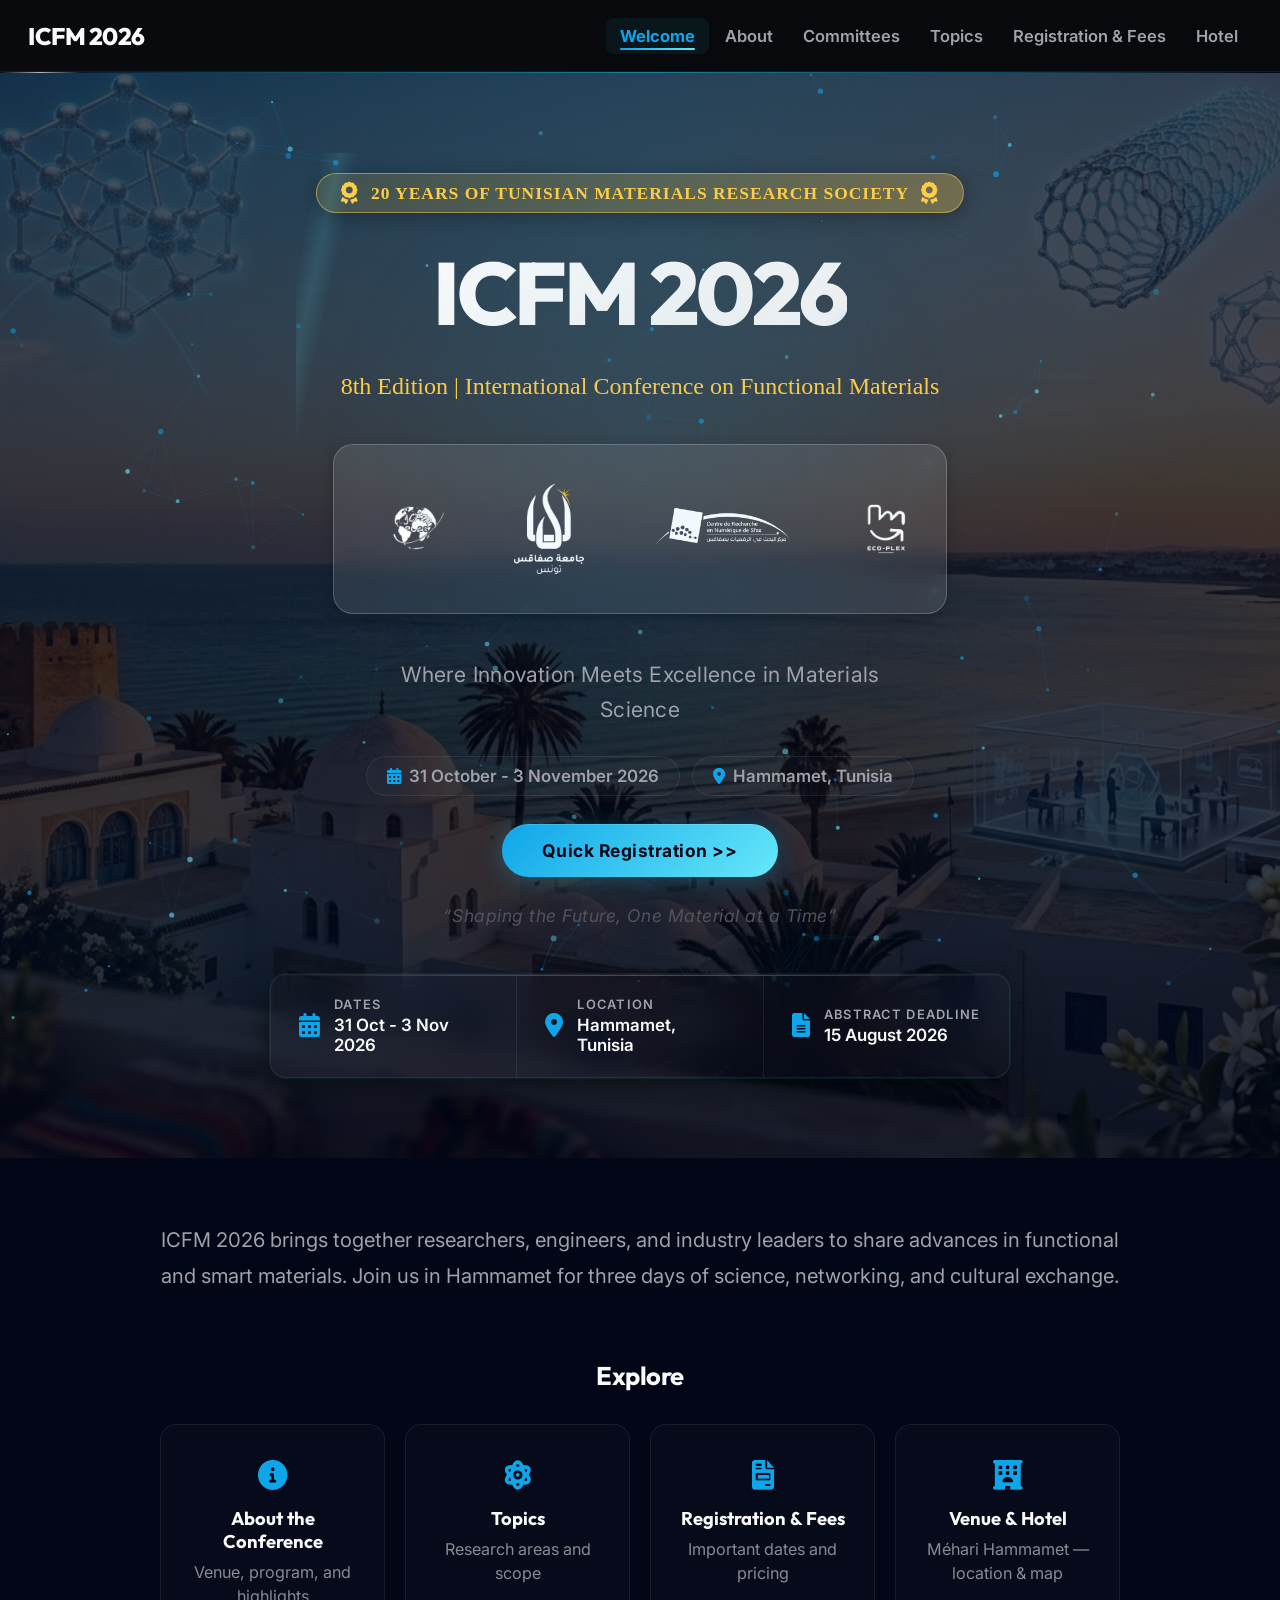
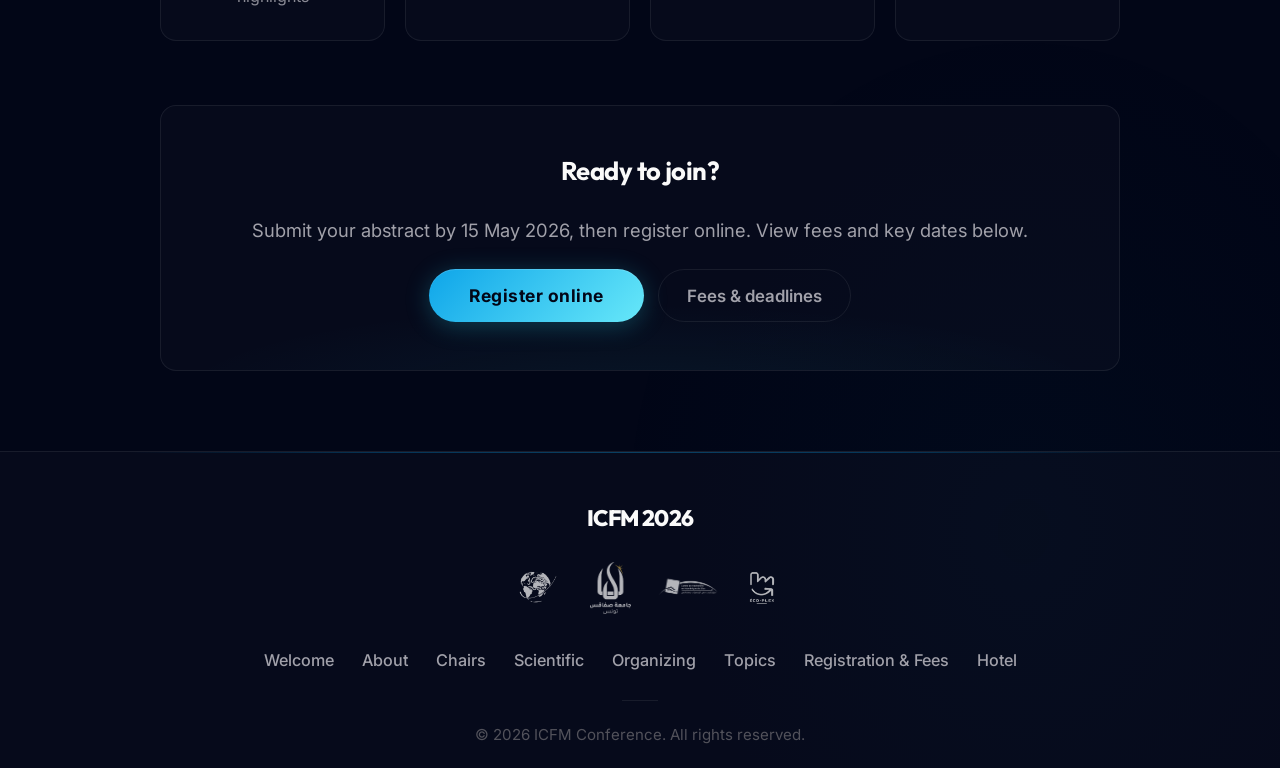
==== commit e6f4f912: "update website" ====
--- a/index.html
+++ b/index.html
@@ -37,7 +37,7 @@
   </nav>
   <div class="luxury-navbar-underline"></div>
   <header class="luxury-hero">
-    <div class="luxury-hero-bg">
+    <div class="luxury-hero-bg" style="background: linear-gradient(rgba(2, 6, 23, 0.7), rgba(2, 6, 23, 0.85)), url('assets/images/image3.png') center/cover no-repeat;">
       <!-- Animated gold SVG flourishes -->
       <svg class="gold-flourish left" viewBox="0 0 200 200" fill="none">
         <path d="M10,190 Q100,10 190,190" stroke="currentColor" stroke-width="6" stroke-linecap="round"
@@ -53,8 +53,8 @@
     </div>
     <div class="luxury-hero-content">
       <div class="hero-crest-glass">
-        <div class="anniversary-badge" style="display: inline-flex; align-items: center; justify-content: center; background: linear-gradient(135deg, rgba(212, 175, 55, 0.15), rgba(254, 205, 69, 0.3)); border: 1px solid rgba(254, 205, 69, 0.5); color: var(--gold-light, #fecd45); padding: 8px 24px; border-radius: 30px; font-weight: 600; font-family: var(--font-heading, serif); letter-spacing: 1px; margin-bottom: 1.5rem; box-shadow: 0 4px 20px rgba(0, 0, 0, 0.3); text-transform: uppercase; font-size: 0.95rem;">
-          <i class="fas fa-award" style="margin-right: 12px; font-size: 1.2rem;"></i> 20 Years of Tunisian Materials Research Society <i class="fas fa-award" style="margin-left: 12px; font-size: 1.2rem;"></i>
+        <div class="anniversary-badge" style="display: inline-flex; align-items: center; justify-content: center; background: linear-gradient(135deg, rgba(212, 175, 55, 0.15), rgba(254, 205, 69, 0.3)); border: 1px solid rgba(254, 205, 69, 0.5); color: var(--gold-light, #fecd45); padding: 8px 24px; border-radius: 30px; font-weight: 600; font-family: var(--font-heading, serif); letter-spacing: 1px; margin-bottom: 1.5rem; box-shadow: 0 4px 20px rgba(0, 0, 0, 0.3); text-transform: uppercase; font-size: 1.092rem;">
+          <i class="fas fa-award" style="margin-right: 12px; font-size: 1.38rem;"></i> 20 Years of Tunisian Materials Research Society <i class="fas fa-award" style="margin-left: 12px; font-size: 1.38rem;"></i>
         </div>
 
         <h1 class="conference-title">ICFM 2026</h1>
--- a/assets/css/style.css
+++ b/assets/css/style.css
@@ -71,6 +71,7 @@
   font-family: 'Inter', system-ui, sans-serif;
   background: var(--bg);
   color: var(--text);
+  font-size: 1.15rem;
   min-height: 100vh;
   overflow-x: hidden;
   opacity: 0;
@@ -405,7 +406,7 @@
   text-decoration: none;
   font-family: 'Inter', sans-serif;
   font-weight: 600;
-  font-size: 0.9rem;
+  font-size: 1.035rem;
   padding: 8px 14px;
   border-radius: 8px;
   transition: color 0.2s, background 0.2s;
@@ -476,7 +477,7 @@
 
 .dropdown-menu li a {
   color: var(--text-muted);
-  font-size: 0.88rem;
+  font-size: 1.012rem;
   padding: 10px 14px;
   display: flex;
   align-items: center;
@@ -753,7 +754,7 @@
 .hotel-hero-intro {
   font-family: 'Inter', sans-serif;
   color: var(--text-muted);
-  font-size: 1.15rem;
+  font-size: 1.322rem;
   font-weight: 400;
   margin: 0;
   letter-spacing: 0.01em;
@@ -778,7 +779,7 @@
   align-items: center;
   gap: 8px;
   font-family: 'Inter', sans-serif;
-  font-size: 0.92rem;
+  font-size: 1.058rem;
   font-weight: 600;
   color: var(--text-muted);
   background: var(--surface);
@@ -810,7 +811,7 @@
 
 .hero-details .conference-date-location i {
   color: var(--accent);
-  font-size: 0.85em;
+  font-size: 0.977em;
 }
 
 /* ── Registration Button ─────────────────────────────────── */
@@ -826,7 +827,7 @@
   padding: 16px 40px;
   border-radius: 50px;
   text-decoration: none;
-  font-size: 0.95rem;
+  font-size: 1.092rem;
   border: none;
   cursor: pointer;
   letter-spacing: 0.03em;
@@ -875,7 +876,7 @@
 .luxury-quote.hero-quote {
   font-family: 'Inter', sans-serif;
   color: var(--text-dim);
-  font-size: 0.95rem;
+  font-size: 1.092rem;
   font-style: italic;
   text-align: center;
   margin: 0;
@@ -954,7 +955,7 @@
 }
 
 .luxury-highlights-bar .highlight-item i {
-  font-size: 1.3rem;
+  font-size: 1.495rem;
   color: var(--accent);
   flex-shrink: 0;
   transition: transform 0.3s;
@@ -969,7 +970,7 @@
 .luxury-highlights-bar .highlight-label {
   font-family: 'Inter', sans-serif;
   color: var(--text-muted);
-  font-size: 0.7rem;
+  font-size: 0.805rem;
   font-weight: 600;
   text-transform: uppercase;
   letter-spacing: 0.1em;
@@ -981,7 +982,7 @@
 .luxury-highlights-bar .highlight-value {
   font-family: 'Inter', sans-serif;
   color: var(--text);
-  font-size: 0.92rem;
+  font-size: 1.058rem;
   font-weight: 600;
   position: relative;
   z-index: 1;
@@ -1051,7 +1052,7 @@
 }
 
 .main-content .lead {
-  font-size: 1.1rem;
+  font-size: 1.265rem;
   line-height: 1.8;
   color: var(--text-muted);
   text-align: center;
@@ -1146,7 +1147,7 @@
 .key-link-title {
   font-family: 'Outfit', sans-serif;
   font-weight: 700;
-  font-size: 1rem;
+  font-size: 1.15rem;
   color: var(--text);
   margin-bottom: 7px;
   position: relative;
@@ -1159,7 +1160,7 @@
 }
 
 .key-link-desc {
-  font-size: 0.88rem;
+  font-size: 1.012rem;
   color: var(--text-muted);
   opacity: 0.85;
   line-height: 1.5;
@@ -1186,7 +1187,7 @@
 }
 
 .cta-text {
-  font-size: 1rem;
+  font-size: 1.15rem;
   color: var(--text-muted);
   margin: 0 0 28px;
 }
@@ -1206,7 +1207,7 @@
   color: var(--text-muted);
   background: transparent;
   font-weight: 600;
-  font-size: 0.92rem;
+  font-size: 1.058rem;
   text-decoration: none;
   border-radius: 50px;
   transition: all 0.25s ease;
@@ -1327,7 +1328,7 @@
 .tmrs-tag {
   align-self: flex-start;
   font-family: 'Outfit', sans-serif;
-  font-size: 0.72rem;
+  font-size: 0.828rem;
   font-weight: 800;
   text-transform: uppercase;
   letter-spacing: 0.12em;
@@ -1352,7 +1353,7 @@
 }
 
 .tmrs-description {
-  font-size: 1.05rem;
+  font-size: 1.208rem;
   color: var(--text-muted);
   line-height: 1.8;
   margin: 0;
@@ -1557,7 +1558,7 @@
 .about-card-title {
   font-family: 'Outfit', sans-serif;
   color: var(--accent);
-  font-size: 1.3rem;
+  font-size: 1.495rem;
   margin: 0 0 16px;
   font-weight: 700;
   letter-spacing: -0.01em;
@@ -1566,7 +1567,7 @@
 }
 
 .about-card p {
-  font-size: 1.02rem;
+  font-size: 1.173rem;
   color: var(--text-muted);
   line-height: 1.78;
   margin-bottom: 14px;
@@ -1675,7 +1676,7 @@
 }
 
 .committee-role {
-  font-size: 0.7rem;
+  font-size: 0.805rem;
   font-weight: 700;
   letter-spacing: 0.14em;
   text-transform: uppercase;
@@ -1701,7 +1702,7 @@
 .committee-title {
   font-family: 'Outfit', sans-serif;
   color: var(--text);
-  font-size: 1.1rem;
+  font-size: 1.265rem;
   font-weight: 700;
   letter-spacing: -0.01em;
   margin: 0;
@@ -1726,7 +1727,7 @@
 
 .committee-bio p {
   color: var(--text-muted);
-  font-size: 1rem;
+  font-size: 1.15rem;
   line-height: 1.6;
   margin: 0;
 }
@@ -1846,7 +1847,7 @@
 .scientific-list .member-name {
   font-family: 'Outfit', sans-serif;
   color: var(--text);
-  font-size: 1rem;
+  font-size: 1.15rem;
   font-weight: 700;
   flex: 1;
   letter-spacing: -0.01em;
@@ -1860,7 +1861,7 @@
 }
 
 .scientific-list .member-country {
-  font-size: 0.78rem;
+  font-size: 0.897rem;
   font-weight: 600;
   color: var(--text-muted);
   letter-spacing: 0.04em;
@@ -1953,7 +1954,7 @@
 }
 
 .member-icon i {
-  font-size: 1.2rem;
+  font-size: 1.38rem;
   color: var(--bg);
 }
 
@@ -1975,7 +1976,7 @@
 
 .member-name {
   font-family: 'Outfit', sans-serif;
-  font-size: 1.05rem;
+  font-size: 1.208rem;
   font-weight: 700;
   color: var(--text);
   letter-spacing: -0.01em;
@@ -1990,7 +1991,7 @@
 }
 
 .member-role {
-  font-size: 0.72rem;
+  font-size: 0.828rem;
   color: var(--text-muted);
   font-weight: 600;
   letter-spacing: 0.1em;
@@ -2019,7 +2020,7 @@
 
 .topics-subtitle {
   color: var(--text-muted);
-  font-size: 1.05rem;
+  font-size: 1.208rem;
   line-height: 1.65;
 }
 
@@ -2206,14 +2207,14 @@
 }
 
 .subtopic-icon i {
-  font-size: 1rem;
+  font-size: 1.15rem;
   color: var(--accent);
 }
 
 .subtopic-text,
 .subtopic-item span,
 .luxury-subtopic span {
-  font-size: 0.94rem;
+  font-size: 1.081rem;
   font-weight: 500;
   color: var(--text-muted);
   line-height: 1.45;
@@ -2250,7 +2251,7 @@
 
 .luxury-subtitle {
   color: var(--text-muted);
-  font-size: 1.05rem;
+  font-size: 1.208rem;
 }
 
 .luxury-topics-grid {
@@ -2287,7 +2288,7 @@
 
 /* ── Submissions ─────────────────────────────────────────── */
 .submissions-lead {
-  font-size: 1.05rem;
+  font-size: 1.208rem;
   line-height: 1.75;
   color: var(--text-muted);
   margin: 0 0 32px;
@@ -2386,7 +2387,7 @@
 }
 
 .date-label {
-  font-size: 0.72rem;
+  font-size: 0.828rem;
   font-weight: 700;
   color: var(--text-muted);
   text-transform: uppercase;
@@ -2413,7 +2414,7 @@
 .section-subtitle {
   text-align: center;
   color: var(--text-muted);
-  font-size: 1.1rem;
+  font-size: 1.265rem;
   margin-top: -30px;
   margin-bottom: 52px;
 }
@@ -2482,7 +2483,7 @@
   right: 16px;
   background: linear-gradient(135deg, var(--accent), var(--light-gold));
   color: var(--bg);
-  font-size: 0.65rem;
+  font-size: 0.747rem;
   font-weight: 800;
   text-transform: uppercase;
   letter-spacing: 0.1em;
@@ -2500,7 +2501,7 @@
 .pricing-header h4 {
   font-family: 'Outfit', sans-serif;
   color: var(--text);
-  font-size: 1.25rem;
+  font-size: 1.438rem;
   font-weight: 600;
   margin: 0 0 16px;
 }
@@ -2526,7 +2527,7 @@
 
 .pricing-header .price-desc {
   color: var(--text-muted);
-  font-size: 0.85rem;
+  font-size: 0.977rem;
   margin-top: 4px;
 }
 
@@ -2544,13 +2545,13 @@
   align-items: flex-start;
   gap: 12px;
   color: var(--text-muted);
-  font-size: 0.95rem;
+  font-size: 1.092rem;
   line-height: 1.5;
 }
 
 .pricing-features li i {
   color: var(--accent);
-  font-size: 0.85rem;
+  font-size: 0.977rem;
   margin-top: 4px;
 }
 
@@ -2567,7 +2568,7 @@
   border: 1px solid rgba(255, 255, 255, 0.08);
   border-radius: 50px;
   padding: 10px 20px;
-  font-size: 0.85rem;
+  font-size: 0.977rem;
   color: var(--text-muted);
   backdrop-filter: blur(12px);
   -webkit-backdrop-filter: blur(12px);
@@ -2671,14 +2672,14 @@
 .timeline-content .date-value {
   font-family: 'Outfit', sans-serif;
   color: var(--accent);
-  font-size: 1.15rem;
+  font-size: 1.322rem;
   font-weight: 700;
   min-width: 160px;
 }
 
 .timeline-content .date-label {
   color: var(--text-muted);
-  font-size: 1.05rem;
+  font-size: 1.208rem;
   flex: 1;
 }
 
@@ -2739,14 +2740,14 @@
 
 .guideline-card h4 {
   font-family: 'Outfit', sans-serif;
-  font-size: 1.15rem;
+  font-size: 1.322rem;
   font-weight: 700;
   color: var(--text);
   margin: 0;
 }
 
 .guideline-card p {
-  font-size: 0.95rem;
+  font-size: 1.092rem;
   color: var(--text-muted);
   line-height: 1.7;
   margin: 0;
@@ -2780,7 +2781,7 @@
   align-self: flex-start;
   display: inline-block;
   font-family: 'Outfit', sans-serif;
-  font-size: 0.7rem;
+  font-size: 0.805rem;
   font-weight: 800;
   text-transform: uppercase;
   letter-spacing: 0.1em;
@@ -2801,7 +2802,7 @@
 }
 
 .pub-body p {
-  font-size: 1rem;
+  font-size: 1.15rem;
   color: var(--text-muted);
   line-height: 1.75;
   margin: 0;
@@ -2844,7 +2845,7 @@
 
 .cta-content p {
   color: var(--text-muted);
-  font-size: 1.05rem;
+  font-size: 1.208rem;
   margin: 0;
 }
 
@@ -2922,7 +2923,7 @@
   gap: 10px;
   background: var(--surface-2);
   color: var(--accent);
-  font-size: 0.94rem;
+  font-size: 1.081rem;
   font-weight: 600;
   padding: 14px 32px;
   border: 1px solid rgba(34, 211, 238, 0.2);
@@ -2947,7 +2948,7 @@
 }
 
 .abstract-download-btn i {
-  font-size: 1.1em;
+  font-size: 1.265em;
 }
 
 .abstract-download-btn:hover {
@@ -2968,7 +2969,7 @@
   justify-content: center;
   color: var(--bg);
   background: linear-gradient(135deg, var(--accent), var(--light-gold));
-  font-size: 1rem;
+  font-size: 1.15rem;
   font-weight: 700;
   letter-spacing: 0.04em;
   text-decoration: none;
@@ -3082,7 +3083,7 @@
   border: 1px solid rgba(255, 255, 255, 0.15);
   border-radius: 50px;
   font-family: 'Outfit', sans-serif;
-  font-size: 0.95rem;
+  font-size: 1.092rem;
   font-weight: 600;
   color: var(--text);
   backdrop-filter: blur(20px);
@@ -3157,7 +3158,7 @@
 .hotel-tag {
   align-self: flex-start;
   font-family: 'Outfit', sans-serif;
-  font-size: 0.75rem;
+  font-size: 0.862rem;
   font-weight: 800;
   text-transform: uppercase;
   letter-spacing: 0.1em;
@@ -3180,7 +3181,7 @@
 
 .hotel-subtitle {
   font-family: 'Outfit', sans-serif;
-  font-size: 1.3rem;
+  font-size: 1.495rem;
   font-weight: 600;
   color: var(--accent);
   margin: 0 0 20px;
@@ -3197,7 +3198,7 @@
   display: inline-flex;
   align-items: center;
   gap: 8px;
-  font-size: 0.9rem;
+  font-size: 1.035rem;
   font-weight: 600;
   color: var(--text-muted);
   padding: 8px 16px;
@@ -3211,7 +3212,7 @@
 }
 
 .hotel-description {
-  font-size: 1.05rem;
+  font-size: 1.208rem;
   color: var(--text-muted);
   line-height: 1.7;
   margin-bottom: 36px;
@@ -3230,13 +3231,13 @@
   display: flex;
   align-items: center;
   gap: 14px;
-  font-size: 1rem;
+  font-size: 1.15rem;
   color: var(--text);
 }
 
 .meta-item i {
   color: var(--accent);
-  font-size: 1.2rem;
+  font-size: 1.38rem;
 }
 
 .hotel-actions {
@@ -3249,7 +3250,7 @@
   gap: 12px;
   background: linear-gradient(135deg, var(--accent), var(--light-gold));
   color: var(--bg);
-  font-size: 1rem;
+  font-size: 1.15rem;
   font-weight: 700;
   border-radius: 50px;
   padding: 16px 36px;
@@ -3350,7 +3351,7 @@
   color: var(--text-muted);
   text-decoration: none;
   font-weight: 500;
-  font-size: 0.88rem;
+  font-size: 1.012rem;
   padding: 6px 12px;
   border-radius: 8px;
   transition: all 0.2s;
@@ -3370,7 +3371,7 @@
 
 .footer-copy {
   color: var(--text-dim);
-  font-size: 0.82rem;
+  font-size: 0.943rem;
 }
 
 /* ── Back to Top ─────────────────────────────────────────── */
@@ -3391,7 +3392,7 @@
   display: flex;
   align-items: center;
   justify-content: center;
-  font-size: 1rem;
+  font-size: 1.15rem;
   box-shadow: 0 4px 20px rgba(34, 211, 238, 0.35);
   transition: opacity 0.3s, visibility 0.3s, transform 0.3s cubic-bezier(0.22, 1, 0.36, 1), box-shadow 0.3s;
 }
@@ -3471,7 +3472,7 @@
 }
 
 .hero-highlights .highlight-label {
-  font-size: 0.7rem;
+  font-size: 0.805rem;
   color: var(--text-muted);
   font-weight: 700;
   text-transform: uppercase;
@@ -3480,7 +3481,7 @@
 }
 
 .hero-highlights .highlight-value {
-  font-size: 0.95rem;
+  font-size: 1.092rem;
   color: var(--text);
   font-weight: 600;
 }
@@ -3596,7 +3597,7 @@
 
   .topic-main,
   .luxury-topic-title {
-    font-size: 1.35rem;
+    font-size: 1.552rem;
   }
 
   .subtopics-grid,
@@ -3743,14 +3744,14 @@
   }
 
   .hero-details .conference-date-location {
-    font-size: 0.85rem;
+    font-size: 0.977rem;
     padding: 7px 14px;
   }
 
   .registration-btn,
   .luxury-btn.registration-btn {
     padding: 14px 28px;
-    font-size: 0.88rem;
+    font-size: 1.012rem;
   }
 
   .date-card.luxury-glass-card {
